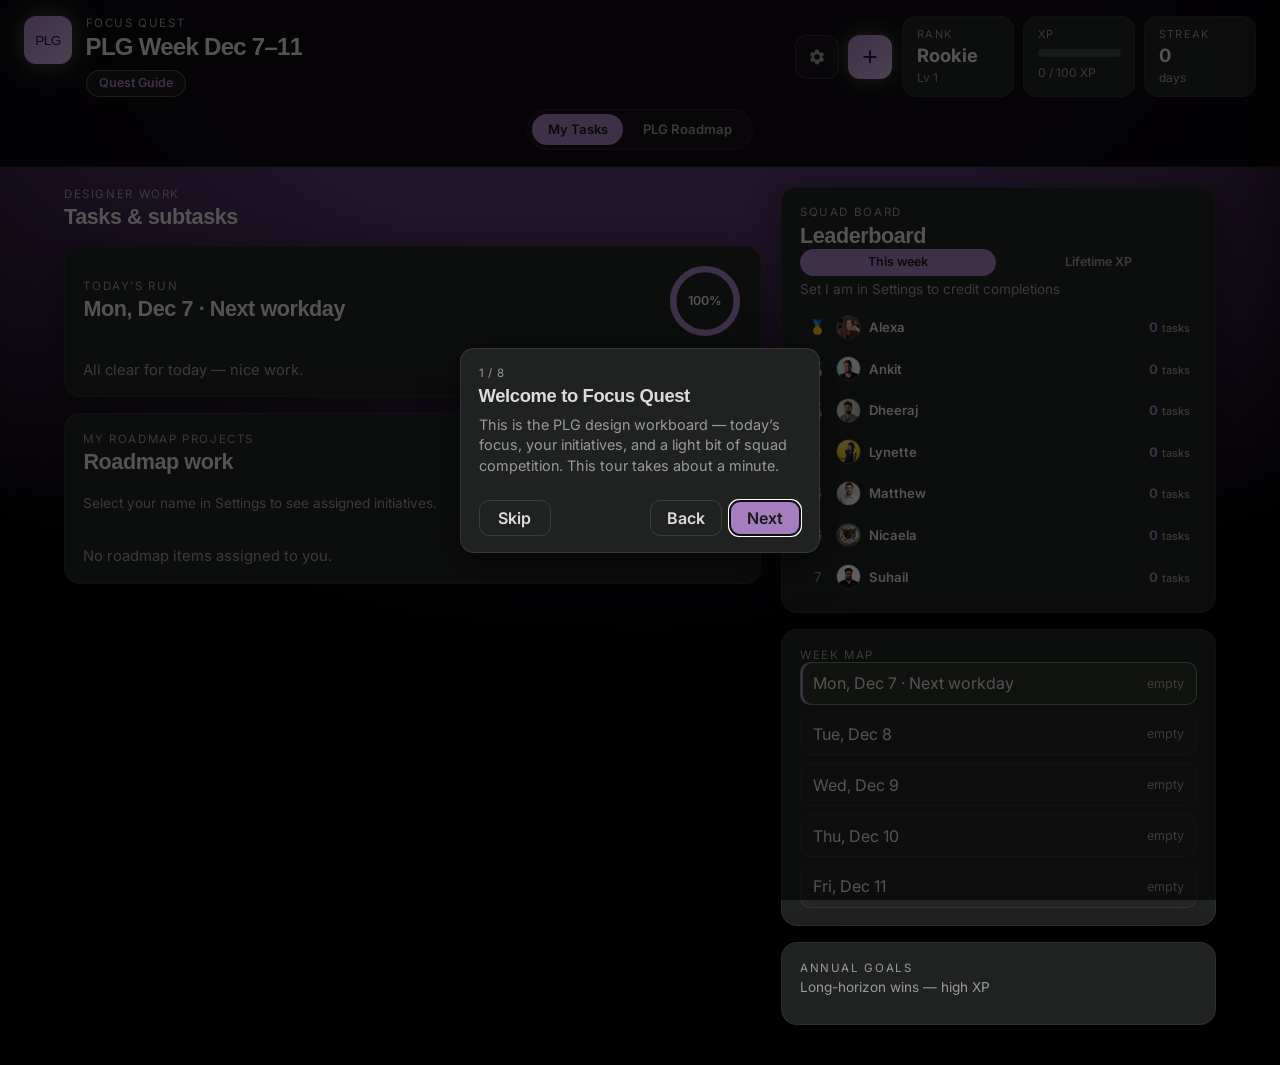
==== index.html @ a4a2c6dc "Give Figma and prototype URLs somewhere to be clicked The URL sat in a type=url input, so it read as" ====
<!DOCTYPE html>
<html lang="en">
<head>
  <meta charset="UTF-8" />
  <meta name="viewport" content="width=device-width, initial-scale=1.0" />
  <meta name="theme-color" content="#000000" />
  <title>PLG Focus Quest · Team Hub</title>
  <link rel="preconnect" href="https://fonts.googleapis.com" />
  <link rel="preconnect" href="https://fonts.gstatic.com" crossorigin />
  <link href="https://fonts.googleapis.com/css2?family=Inter:wght@400;500;600;700&display=swap" rel="stylesheet" />
  <link rel="stylesheet" href="styles.css?v=20260916b" />
  <script src="https://accounts.google.com/gsi/client" async defer></script>
</head>
<body>
  <div class="stars" aria-hidden="true"></div>
  <div id="confetti-root" aria-hidden="true"></div>

  <header class="hud">
    <div class="hud__brand">
      <span class="hud__logo">PLG</span>
      <div>
        <p class="hud__eyebrow">Focus Quest</p>
        <h1 id="week-title">Week loading…</h1>
        <button type="button" id="btn-quest-guide" class="btn-quest-guide">Quest Guide</button>
      </div>
    </div>
    <nav class="hud__nav" id="hud-nav" aria-label="Main">
      <button type="button" class="nav-tab is-active" data-view="tasks">My Tasks</button>
      <button type="button" class="nav-tab" data-view="roadmap"><span class="nav-tab__full">PLG </span>Roadmap</button>
    </nav>
    <div class="hud__end">
    <div class="hud__actions">
      <button type="button" id="btn-settings" class="btn-settings" title="Settings" aria-label="Settings">
        <svg viewBox="0 0 24 24" width="18" height="18" aria-hidden="true">
          <path fill="currentColor" d="M19.14 12.94c.04-.31.06-.63.06-.94s-.02-.63-.06-.94l2.03-1.58a.5.5 0 0 0 .12-.64l-1.92-3.32a.5.5 0 0 0-.6-.22l-2.39.96a7.15 7.15 0 0 0-1.63-.94l-.36-2.54a.5.5 0 0 0-.5-.42h-3.84a.5.5 0 0 0-.5.42l-.36 2.54c-.59.24-1.13.56-1.63.94l-2.39-.96a.5.5 0 0 0-.6.22L2.71 8.84a.5.5 0 0 0 .12.64L4.86 11.06c-.04.31-.06.63-.06.94s.02.63.06.94L2.83 14.52a.5.5 0 0 0-.12.64l1.92 3.32c.13.23.4.32.64.22l2.39-.96c.5.38 1.04.7 1.63.94l.36 2.54c.05.24.26.42.5.42h3.84c.24 0 .45-.18.5-.42l.36-2.54c.59-.24 1.13-.56 1.63-.94l2.39.96c.24.1.51 0 .64-.22l1.92-3.32a.5.5 0 0 0-.12-.64l-2.03-1.58ZM12 15.6A3.6 3.6 0 1 1 12 8.4a3.6 3.6 0 0 1 0 7.2Z"/>
        </svg>
      </button>
      <button type="button" id="btn-add-top" class="btn-add-top" title="Add quest" aria-label="Add quest">+</button>
    </div>
    <div class="hud__stats" id="hud-stats">
      <div class="stat stat--level">
        <span class="stat__label">Rank</span>
        <strong id="level-label">Rookie</strong>
        <span class="stat__sub" id="level-num">Lv 1</span>
      </div>
      <div class="stat stat--xp">
        <span class="stat__label">XP</span>
        <div class="xp-bar"><div id="xp-fill" class="xp-bar__fill"></div></div>
        <span class="stat__sub" id="xp-text">0 / 100</span>
      </div>
      <div class="stat stat--streak">
        <span class="stat__label">Streak</span>
        <strong id="streak-count">0</strong>
        <span class="stat__sub">days</span>
      </div>
    </div>
    </div>
  </header>

  <main id="view-tasks" class="layout view view--active">
    <div class="layout__main">
      <div class="work-toolbar">
        <div>
          <p class="panel__eyebrow">Designer work</p>
          <h2 class="work-toolbar__title">Tasks &amp; subtasks</h2>
        </div>
      </div>

      <section class="panel panel--today" id="panel-today">
      <div class="panel__head" id="tour-today-head">
        <div>
          <p class="panel__eyebrow">Today's run</p>
          <h2 id="today-label">Today</h2>
        </div>
        <div class="ring" id="today-ring" role="img" aria-label="Today's progress">
          <svg viewBox="0 0 36 36">
            <path class="ring__track" d="M18 2.0845 a 15.9155 15.9155 0 0 1 0 31.831 a 15.9155 15.9155 0 0 1 0 -31.831" />
            <path id="ring-progress" class="ring__progress" stroke-dasharray="0, 100" d="M18 2.0845 a 15.9155 15.9155 0 0 1 0 31.831 a 15.9155 15.9155 0 0 1 0 -31.831" />
          </svg>
          <span id="ring-pct" class="ring__label">0%</span>
        </div>
      </div>
      <ul id="today-tasks" class="task-list"></ul>
      <p id="today-empty" class="empty hidden">All clear for today — nice work.</p>
      <button type="button" id="btn-show-more-today" class="btn-show-more hidden">Show 5 more</button>
    </section>

      <section class="panel panel--projects" id="panel-projects">
      <div class="panel__head panel__head--stack" id="tour-projects-head">
        <div>
          <p class="panel__eyebrow">My roadmap projects</p>
          <h2 id="projects-heading">Roadmap work</h2>
        </div>
        <p id="projects-meta" class="panel__hint">Select your name in Settings to see assigned initiatives.</p>
      </div>
      <div id="my-projects" class="project-list"></div>
      <p id="projects-empty" class="empty hidden">No roadmap items assigned to you.</p>
    </section>
    </div>

    <aside class="sidebar">
      <section class="panel panel--leaderboard" id="panel-leaderboard">
        <div id="tour-board-head">
        <p class="panel__eyebrow">Squad board</p>
        <h2 class="leaderboard__heading">Leaderboard</h2>
        <div class="leaderboard-tabs" role="tablist" aria-label="Leaderboard metric">
          <button type="button" class="leaderboard-tabs__btn is-active" data-board="week" role="tab" aria-selected="true">This week</button>
          <button type="button" class="leaderboard-tabs__btn" data-board="xp" role="tab" aria-selected="false">Lifetime XP</button>
        </div>
        <p id="leaderboard-hint" class="panel__hint">Task count resets Monday. XP is forever.</p>
        </div>
        <ol id="leaderboard-list" class="leaderboard"></ol>
      </section>

      <section class="panel panel--week">
        <p class="panel__eyebrow">Week map</p>
        <div id="week-nav" class="week-nav"></div>
      </section>

      <section class="panel panel--goals">
        <p class="panel__eyebrow">Annual goals</p>
        <p class="panel__hint">Long-horizon wins — high XP</p>
        <ul id="outcome-tasks" class="task-list task-list--compact"></ul>
      </section>

    </aside>
  </main>

  <main id="view-settings" class="settings-view view" hidden>
    <header class="settings-header">
      <div>
        <p class="panel__eyebrow">Utilities</p>
        <h2>Settings</h2>
        <p class="settings-header__meta">Identity, sheet sync, data gaps, and local save tools.</p>
      </div>
    </header>

    <section class="panel settings-panel" id="settings-identity">
      <p class="panel__eyebrow">You</p>
      <h3>Identity</h3>
      <label class="profile-field" id="tour-identity">
        <span>I am</span>
        <select id="designer-profile">
          <option value="">Select designer…</option>
        </select>
      </label>
      <p class="panel__hint">Loads your initiatives and credits completions to you on the leaderboard.</p>
    </section>

    <section class="panel settings-panel" id="settings-gaps">
      <div class="health-radar__head">
        <div>
          <p class="panel__eyebrow">Source of truth</p>
          <h3 id="health-title">Data gaps</h3>
        </div>
        <div class="health-radar__filters" role="tablist" aria-label="Data gap scope">
          <button type="button" class="health-radar__filter is-active" data-health-scope="you">You</button>
          <button type="button" class="health-radar__filter" data-health-scope="squad">Squad</button>
        </div>
      </div>
      <p class="panel__hint" id="health-meta">Missing PRD, Figma, or estimate on the roadmap sheet. Figma is expected once work is in progress.</p>
      <div id="health-list" class="health-radar__list"></div>
    </section>

    <section class="panel settings-panel" id="settings-sheet">
      <p class="panel__eyebrow">Sheet write-back</p>
      <h3>Apps Script</h3>
      <div id="sheet-script-alert" class="script-alert" hidden>
        <strong>Sheet script issue</strong>
        <p id="sheet-script-alert-body">The live script cannot read PRD or Figma URLs.</p>
      </div>
      <label class="profile-field profile-field--optional">
        <span>Web app URL</span>
        <input id="apps-script-url" type="url" placeholder="https://script.google.com/macros/s/…/exec" autocomplete="off" spellcheck="false" />
      </label>
      <p id="google-sync-status" class="panel__hint panel__hint--sync"></p>
      <div class="settings-panel__actions">
        <button type="button" id="btn-copy-sheet-script" class="btn btn--ghost" aria-live="polite">Copy sheet script</button>
        <button type="button" id="btn-google-connect" class="btn btn--ghost">Save script URL</button>
        <button type="button" id="btn-check-script" class="btn btn--ghost">Check script</button>
      </div>
      <p class="panel__hint">Paste <code>DesignUpdate.gs</code> in the Google Sheet under Extensions → Apps Script, then deploy a new version. Quest checkboxes write to the Progress workbook <strong>Tasks</strong> tab when I am is set.</p>
    </section>

    <section class="panel settings-panel" id="settings-ai">
      <p class="panel__eyebrow">Optional</p>
      <h3>Generate subtasks</h3>
      <label class="profile-field profile-field--optional">
        <span>OpenAI key</span>
        <input id="openai-key" type="password" placeholder="sk-…" autocomplete="off" />
      </label>
    </section>

    <section class="panel settings-panel" id="settings-data">
      <p class="panel__eyebrow">This browser</p>
      <h3>Local save</h3>
      <div class="settings-panel__actions">
        <button type="button" id="btn-add" class="btn btn--ghost">+ Add quest</button>
        <button type="button" id="btn-export" class="btn btn--ghost">Export save</button>
        <button type="button" id="btn-reset" class="btn btn--danger">Reset week</button>
      </div>
    </section>
  </main>

  <main id="view-roadmap" class="roadmap-view view" hidden>
    <header class="roadmap-header" id="tour-roadmap">
      <div>
        <p class="panel__eyebrow">PLG Roadmap 2026</p>
        <h2>Roadmap initiatives</h2>
        <p id="roadmap-count" class="roadmap-header__count"></p>
      </div>
      <div class="roadmap-header__aside">
        <a id="roadmap-source-link" class="roadmap-source-link hidden" href="#" target="_blank" rel="noopener noreferrer">Open source sheet ↗</a>
        <p id="roadmap-subtitle" class="roadmap-header__meta"></p>
      </div>
    </header>
    <div id="tour-roadmap-board" class="roadmap-board">
      <div id="roadmap-filters" class="roadmap-filters" role="group" aria-label="Filter roadmap initiatives"></div>
      <div id="roadmap-grid" class="roadmap-grid"></div>
    </div>
  </main>

  <div id="roadmap-scrim" class="roadmap-scrim hidden" aria-hidden="true"></div>
  <aside id="roadmap-panel" class="roadmap-panel" aria-hidden="true" aria-labelledby="roadmap-panel-title">
    <header class="roadmap-panel__head">
      <button type="button" id="roadmap-panel-close" class="icon-btn roadmap-panel__close" aria-label="Close details">×</button>
      <div class="roadmap-panel__title-wrap">
          <div class="roadmap-panel__title-row">
          <h3 id="roadmap-panel-title"></h3>
          <div class="roadmap-panel__estimate">
            <span id="roadmap-estimate-value" class="roadmap-panel__estimate-value hidden"></span>
            <button type="button" id="roadmap-estimate-btn" class="btn btn--ghost roadmap-panel__estimate-btn">Estimate</button>
          </div>
        </div>
      </div>
    </header>
    <div id="roadmap-panel-body" class="roadmap-panel__body"></div>
  </aside>

  <div id="toast" class="toast hidden" role="status"></div>

  <dialog id="task-dialog" class="dialog">
    <form method="dialog" id="task-form">
      <h3 id="task-dialog-title">New quest</h3>
      <input type="hidden" name="id" id="task-id" value="" />
      <label>Title<input name="title" required maxlength="120" /></label>
      <label>Note<textarea name="note" rows="2"></textarea></label>
      <div class="date-field">
        <span class="date-field__label">Due Date</span>
        <div id="task-due-picker"></div>
      </div>
      <label>Type
        <select name="type">
          <option value="daily">Daily Quest</option>
          <option value="annual">Annual Goal</option>
          <option value="other">Other</option>
        </select>
      </label>
      <menu class="dialog__menu">
        <button type="button" class="btn btn--danger hidden" id="task-delete">Remove</button>
        <span class="dialog__menu-spacer"></span>
        <button type="button" class="btn btn--ghost" id="task-cancel">Cancel</button>
        <button type="submit" class="btn btn--primary" id="task-save">Add</button>
      </menu>
    </form>
  </dialog>

  <dialog id="subtask-dialog" class="dialog">
    <form method="dialog" id="subtask-form">
      <h3 id="subtask-dialog-title">Add subtask</h3>
      <input type="hidden" name="roadmapId" id="subtask-roadmap-id" value="" />
      <p id="subtask-project-name" class="dialog__context"></p>
      <label>Title<input name="title" required maxlength="120" /></label>
      <label>Note<textarea name="note" rows="2"></textarea></label>
      <label>Schedule for<input name="due" type="date" required /></label>
      <menu class="dialog__menu">
        <span class="dialog__menu-spacer"></span>
        <button type="button" class="btn btn--ghost" id="subtask-cancel">Cancel</button>
        <button type="submit" class="btn btn--primary" id="subtask-save">Add subtask</button>
      </menu>
    </form>
  </dialog>

  <dialog id="estimator-dialog" class="dialog dialog--estimator">
    <header class="estimator-dialog__head">
      <div>
        <p class="panel__eyebrow">Design Ops · Quarterly Planning</p>
        <h3 id="estimator-project-name">Project</h3>
      </div>
      <button type="button" id="estimator-close" class="icon-btn" aria-label="Close estimator">×</button>
    </header>
    <div id="estimator-root" class="estimator-root"></div>
  </dialog>

  <script src="app.js?v=20260916b" type="module"></script>
</body>
</html>
---- styles.css ----
:root {
  --bg: #000000;
  --bg-panel: #202121;
  --bg-panel-hover: #2a2b2a;
  --ink: #dcdcda;
  --muted: #999b97;
  --accent: #a47ebf;
  --accent-dim: #422953;
  --warn: #ffb347;
  --danger: #ff6b8a;
  --boss: #c6aed7;
  --ring-track: #404241;
  --shadow: 0 12px 40px rgba(0, 0, 0, 0.45);
  --radius: 14px;
  --designer-photo: 1.92rem;
  --designer-photo-hero: 2.1rem;
  --designer-chip-inset: 0.32rem;
  --font-display: "Sharp Sans No1", "Sharp Sans No.1", sans-serif;
  --font-body: "Vanilla Sans", Inter, system-ui, sans-serif;
}

*,
*::before,
*::after {
  box-sizing: border-box;
}

html,
body {
  margin: 0;
  min-height: 100%;
  color: var(--ink);
  background: var(--bg);
  font-family: var(--font-body);
}

body {
  position: relative;
  overflow-x: hidden;
  background:
    linear-gradient(180deg, transparent 48%, rgb(0 0 0 / 0.55) 76%, var(--bg) 100%),
    radial-gradient(ellipse 120% 86% at 50% 0%, #54356a 0%, #54356a 28%, rgb(84 53 106 / 0.55) 50%, transparent 72%),
    var(--bg);
}

.stars {
  display: none;
}

.hud {
  position: sticky;
  top: 0;
  z-index: 10;
  display: grid;
  grid-template-columns: minmax(0, 1fr) auto;
  grid-template-areas:
    "brand end"
    "nav nav";
  align-items: center;
  column-gap: 1rem;
  row-gap: 0.75rem;
  min-height: 5.5rem;
  padding: 1rem 1.5rem;
  border-bottom: 1px solid rgba(255, 255, 255, 0.06);
  backdrop-filter: blur(12px);
  background: rgba(0, 0, 0, 0.85);
}

.hud__brand {
  display: flex;
  grid-area: brand;
  gap: 0.85rem;
  align-items: flex-start;
  min-width: 0;
}

.hud__brand > div {
  min-width: 0;
}

.hud__eyebrow {
  min-width: 0;
}

.hud__logo {
  display: grid;
  place-items: center;
  width: 3rem;
  height: 3rem;
  border-radius: 12px;
  background: linear-gradient(135deg, var(--accent), #c6aed7);
  color: #19191a;
  font-family: var(--font-display);
  font-size: 0.85rem;
  letter-spacing: -0.04em;
  box-shadow: 0 0 24px rgba(198, 232, 161, 0.35);
}

.hud__eyebrow,
.panel__eyebrow {
  margin: 0;
  font-size: 0.72rem;
  letter-spacing: 0.14em;
  text-transform: uppercase;
  color: var(--muted);
}

h1 {
  margin: 0.15rem 0 0;
  font-family: var(--font-display);
  font-size: clamp(1.1rem, 2vw, 1.5rem);
  letter-spacing: -0.03em;
  overflow: hidden;
  text-overflow: ellipsis;
  white-space: nowrap;
}

.hud__stats {
  display: flex;
  flex-wrap: wrap;
  gap: 0.55rem;
}

.hud__actions {
  display: flex;
  align-items: center;
  flex-shrink: 0;
  gap: 0.55rem;
}

.hud__end {
  display: flex;
  grid-area: end;
  align-items: center;
  justify-content: flex-end;
  flex-wrap: wrap;
  gap: 0.65rem;
  min-width: 0;
}

.btn-quest-guide {
  display: inline-flex;
  margin-top: 0.55rem;
  border: 1px solid rgba(198, 232, 161, 0.28);
  background: rgba(198, 232, 161, 0.08);
  color: var(--accent);
  font: 600 0.78rem/1 var(--font-body);
  padding: 0.4rem 0.75rem;
  border-radius: 999px;
  cursor: pointer;
  white-space: nowrap;
}

.btn-quest-guide:hover {
  background: rgba(198, 232, 161, 0.16);
}

.btn-settings {
  display: grid;
  place-items: center;
  width: 2.75rem;
  height: 2.75rem;
  padding: 0;
  border: 1px solid rgba(255, 255, 255, 0.1);
  border-radius: 12px;
  background: rgba(255, 255, 255, 0.04);
  color: var(--muted);
  cursor: pointer;
}

.btn-settings:hover,
.btn-settings.is-active {
  color: var(--ink);
  border-color: rgba(198, 232, 161, 0.35);
  background: rgba(198, 232, 161, 0.1);
}

.btn-add-top {
  display: grid;
  place-items: center;
  width: 2.75rem;
  height: 2.75rem;
  padding: 0;
  border: none;
  border-radius: 12px;
  background: linear-gradient(135deg, var(--accent), #c6aed7);
  color: #19191a;
  font-family: var(--font-display);
  font-size: 1.65rem;
  line-height: 1;
  cursor: pointer;
  box-shadow: 0 0 20px rgba(198, 232, 161, 0.35);
  transition: transform 0.15s ease, box-shadow 0.15s ease;
}

.btn-add-top:hover {
  transform: scale(1.06);
  box-shadow: 0 0 28px rgba(198, 232, 161, 0.5);
}

.btn-add-top:active {
  transform: scale(0.98);
}

.stat {
  min-width: 7rem;
  padding: 0.65rem 0.85rem;
  border-radius: var(--radius);
  background: var(--bg-panel);
  border: 1px solid rgba(255, 255, 255, 0.06);
}

.stat__label {
  display: block;
  font-size: 0.68rem;
  text-transform: uppercase;
  letter-spacing: 0.12em;
  color: var(--muted);
}

.stat strong {
  display: block;
  margin-top: 0.15rem;
  font-size: 1.15rem;
}

.stat__sub {
  font-size: 0.75rem;
  color: var(--muted);
}

.xp-bar {
  height: 8px;
  margin: 0.45rem 0 0.25rem;
  border-radius: 999px;
  background: var(--ring-track);
  overflow: hidden;
}

.xp-bar__fill {
  height: 100%;
  width: 0%;
  border-radius: inherit;
  background: linear-gradient(90deg, var(--accent-dim), var(--accent));
  transition: width 0.45s cubic-bezier(0.34, 1.56, 0.64, 1);
}

.layout {
  display: grid;
  grid-template-columns: minmax(0, 1.6fr) minmax(260px, 1fr);
  gap: 1.25rem;
  max-width: 1200px;
  margin: 0 auto;
  padding: 1.25rem 1.5rem 2.5rem;
}

.layout__main {
  min-width: 0;
  display: flex;
  flex-direction: column;
  gap: 1rem;
}

.layout__main .panel + .panel,
.layout__main .panel--projects {
  margin-top: 0;
}

.work-toolbar {
  display: flex;
  flex-wrap: wrap;
  align-items: flex-end;
  justify-content: space-between;
  gap: 0.85rem;
}

.work-toolbar__title {
  margin: 0.2rem 0 0;
  font-family: var(--font-display);
  font-size: 1.35rem;
  letter-spacing: -0.02em;
}

.work-toggle {
  display: flex;
  gap: 0.35rem;
  padding: 0.25rem;
  border-radius: 999px;
  background: rgba(255, 255, 255, 0.04);
  border: 1px solid rgba(255, 255, 255, 0.06);
}

.work-toggle__btn {
  border: 0;
  background: transparent;
  color: var(--muted);
  font: 600 0.82rem/1 var(--font-body);
  padding: 0.55rem 0.95rem;
  border-radius: 999px;
  cursor: pointer;
}

.work-toggle__btn:hover {
  color: var(--ink);
}

.work-toggle__btn.is-active {
  color: #19191a;
  background: var(--accent);
}

.days-board {
  display: flex;
  flex-direction: column;
  gap: 0.85rem;
}

.day-col {
  border: 1px solid rgba(255, 255, 255, 0.07);
  border-radius: var(--radius);
  background: rgba(255, 255, 255, 0.02);
  overflow: hidden;
  scroll-margin-top: 1rem;
}

.day-col.is-today {
  border-color: rgba(198, 232, 161, 0.45);
  background: rgba(198, 232, 161, 0.06);
  box-shadow: 0 0 0 1px rgba(198, 232, 161, 0.12);
}

.day-col.is-selected:not(.is-today) {
  border-color: rgba(198, 174, 215, 0.28);
}

.day-col__head {
  display: flex;
  width: 100%;
  align-items: center;
  justify-content: space-between;
  gap: 0.75rem;
  padding: 0.85rem 1rem;
  border: 0;
  border-bottom: 1px solid rgba(255, 255, 255, 0.05);
  background: transparent;
  color: inherit;
  text-align: left;
  cursor: pointer;
}

.day-col__head:hover {
  background: rgba(255, 255, 255, 0.03);
}

.day-col__label {
  margin: 0;
  font-weight: 600;
}

.day-col__meta {
  margin: 0.2rem 0 0;
  font-size: 0.78rem;
  color: var(--muted);
}

.day-col__count {
  font: 600 0.82rem/1 var(--font-body);
  color: var(--accent);
}

.day-col .task-list {
  padding: 0.75rem;
}

.day-col__empty {
  margin: 0;
  padding: 0.85rem 1rem 1rem;
}

.day-queue {
  list-style: none;
  margin: 0.35rem 0 0;
  padding: 0.55rem 0.65rem;
  font-size: 0.8rem;
  line-height: 1.4;
  color: var(--muted);
  border: 1px dashed rgba(255, 255, 255, 0.12);
  border-radius: 8px;
}

.btn-show-more {
  display: block;
  width: 100%;
  margin: 0.75rem 0 0;
  padding: 0.7rem 1rem;
  border: 1px solid rgba(255, 255, 255, 0.12);
  border-radius: 10px;
  background: transparent;
  color: var(--ink);
  font: inherit;
  font-size: 0.9rem;
  font-weight: 600;
  cursor: pointer;
}

.btn-show-more:hover {
  background: var(--bg-panel-hover);
  border-color: rgba(164, 126, 191, 0.45);
  color: #fff;
}

.project-card__actions--always {
  margin: 0;
  padding: 0 1rem 0.35rem;
}

.project-card__subtasks {
  padding: 0 0.35rem 0.35rem;
}

.panel {
  padding: 1.1rem 1.15rem;
  border-radius: calc(var(--radius) + 2px);
  background: var(--bg-panel);
  border: 1px solid rgba(255, 255, 255, 0.06);
  box-shadow: var(--shadow);
}

.panel + .panel {
  margin-top: 1rem;
}

.panel__head {
  display: flex;
  justify-content: space-between;
  align-items: center;
  gap: 1rem;
  margin-bottom: 1rem;
}

.panel h2 {
  margin: 0.2rem 0 0;
  font-family: var(--font-display);
  font-size: 1.35rem;
  letter-spacing: -0.02em;
}

.panel__hint {
  margin: 0.25rem 0 0.75rem;
  font-size: 0.85rem;
  color: var(--muted);
}

.ring {
  position: relative;
  width: 4.5rem;
  height: 4.5rem;
}

.ring svg {
  width: 100%;
  height: 100%;
  transform: rotate(-90deg);
}

.ring__track,
.ring__progress {
  fill: none;
  stroke-width: 3.2;
}

.ring__track {
  stroke: var(--ring-track);
}

.ring__progress {
  stroke: var(--accent);
  stroke-linecap: round;
  transition: stroke-dasharray 0.5s ease;
}

.ring__label {
  position: absolute;
  inset: 0;
  display: grid;
  place-items: center;
  font-size: 0.78rem;
  font-weight: 600;
}

.task-list {
  list-style: none;
  margin: 0;
  padding: 0;
  display: flex;
  flex-direction: column;
  gap: 0.65rem;
}

.task {
  display: grid;
  grid-template-columns: auto 1fr auto auto;
  gap: 0.75rem;
  align-items: start;
  padding: 0.85rem 0.9rem;
  border-radius: var(--radius);
  background: rgba(255, 255, 255, 0.03);
  border: 1px solid rgba(255, 255, 255, 0.05);
  transition: transform 0.2s ease, background 0.2s ease, border-color 0.2s ease;
}

.task:hover {
  background: var(--bg-panel-hover);
}

.task--done {
  opacity: 0.55;
}

.task--done .task__title {
  text-decoration: line-through;
}

.task--rolled {
  border-color: rgba(255, 179, 71, 0.35);
}

.task--boss,
.task--annual {
  border-color: rgba(164, 126, 191, 0.35);
}

.task--roadmap,
.task--feature {
  border-color: rgba(198, 174, 215, 0.28);
}

.task--other {
  border-color: rgba(255, 255, 255, 0.12);
}

.task--pop {
  animation: pop 0.45s ease;
}

@keyframes pop {
  0% { transform: scale(1); }
  40% { transform: scale(1.02); }
  100% { transform: scale(1); }
}

.task__check {
  width: 1.35rem;
  height: 1.35rem;
  margin-top: 0.1rem;
  accent-color: var(--accent);
  cursor: pointer;
}

.task__title {
  margin: 0;
  font-weight: 600;
  line-height: 1.35;
}

.task__note {
  margin: 0.25rem 0 0;
  font-size: 0.82rem;
  color: var(--muted);
  line-height: 1.4;
}

.task__meta {
  display: flex;
  flex-direction: column;
  align-items: flex-end;
  gap: 0.35rem;
}

.task__actions {
  display: flex;
  flex-direction: column;
  gap: 0.35rem;
}

.icon-btn {
  display: grid;
  place-items: center;
  width: 1.85rem;
  height: 1.85rem;
  padding: 0;
  border: 1px solid rgba(255, 255, 255, 0.1);
  border-radius: 8px;
  background: rgba(255, 255, 255, 0.04);
  color: var(--muted);
  font: inherit;
  font-size: 0.85rem;
  line-height: 1;
  cursor: pointer;
}

.icon-btn:hover {
  color: var(--ink);
  border-color: rgba(255, 255, 255, 0.2);
  background: rgba(255, 255, 255, 0.08);
}

.icon-btn--danger:hover {
  color: var(--danger);
  border-color: rgba(255, 107, 138, 0.4);
  background: rgba(255, 107, 138, 0.1);
}

.badge {
  padding: 0.15rem 0.45rem;
  border-radius: 999px;
  font-size: 0.68rem;
  font-weight: 600;
  letter-spacing: 0.04em;
  text-transform: uppercase;
  white-space: nowrap;
}

.badge--xp {
  background: rgba(198, 232, 161, 0.15);
  color: var(--accent);
}

.badge--roll {
  background: rgba(255, 179, 71, 0.15);
  color: var(--warn);
}

.badge--boss,
.badge--annual {
  background: rgba(164, 126, 191, 0.15);
  color: var(--boss);
}

.badge--roadmap,
.badge--feature {
  background: rgba(198, 174, 215, 0.12);
  color: #9ee7ff;
}

.badge--daily {
  background: rgba(198, 232, 161, 0.12);
  color: var(--accent);
}

.badge--other {
  background: rgba(255, 255, 255, 0.08);
  color: var(--muted);
}

.badge--milestone {
  background: rgba(198, 174, 215, 0.12);
  color: #9ee7ff;
}

.task__project {
  margin: 0.2rem 0 0;
  font-size: 0.75rem;
  color: rgba(158, 231, 255, 0.85);
}

.panel__head--stack {
  flex-direction: column;
  align-items: flex-start;
}

.panel--projects {
  margin-top: 1rem;
}

.project-list {
  display: flex;
  flex-direction: column;
  gap: 0.85rem;
}

.project-card {
  border: 1px solid rgba(255, 255, 255, 0.07);
  border-radius: var(--radius);
  background: rgba(255, 255, 255, 0.02);
  overflow: hidden;
}

.project-card--expanded {
  border-color: rgba(198, 232, 161, 0.25);
}

.project-card__toggle {
  display: flex;
  width: 100%;
  align-items: center;
  justify-content: space-between;
  gap: 0.75rem;
  padding: 0.9rem 1rem;
  border: 0;
  background: transparent;
  color: inherit;
  text-align: left;
  cursor: pointer;
}

.project-card__toggle:hover {
  background: rgba(255, 255, 255, 0.03);
}

.project-card__summary {
  min-width: 0;
  flex: 1;
}

.project-card__chevron {
  flex-shrink: 0;
  color: var(--muted);
  font-size: 0.9rem;
}

.project-card__body {
  padding: 0 1rem 1rem;
  border-top: 1px solid rgba(255, 255, 255, 0.05);
}

.project-card__head {
  display: flex;
  flex-wrap: wrap;
  justify-content: space-between;
  gap: 0.75rem;
  align-items: flex-start;
  padding: 0.9rem 1rem;
  border-bottom: 1px solid rgba(255, 255, 255, 0.05);
}

.project-card__state {
  margin: 0;
  display: flex;
  flex-wrap: wrap;
  align-items: center;
  gap: 0.4rem;
  font-size: 0.72rem;
  color: var(--muted);
  text-transform: uppercase;
  letter-spacing: 0.04em;
}

.project-card__title {
  margin: 0.2rem 0 0;
  font-size: 0.95rem;
  line-height: 1.35;
}

.project-card__meta {
  margin: 0.35rem 0 0;
  font-size: 0.78rem;
  color: var(--muted);
}

.project-card__actions {
  display: flex;
  flex-wrap: wrap;
  gap: 0.45rem;
  margin: 0.85rem 0 0.65rem;
}

.project-card__actions--inline {
  flex-wrap: nowrap;
  align-items: center;
}

.project-card__actions--inline .btn {
  flex: 1 1 0;
  white-space: nowrap;
}

.project-card__empty {
  padding: 0.75rem 1rem;
  color: var(--muted);
  font-size: 0.82rem;
  list-style: none;
}

.task-list--nested {
  padding: 0.65rem 0.65rem 0.85rem;
}

.profile-field {
  display: flex;
  flex-direction: column;
  gap: 0.35rem;
  margin-bottom: 0.65rem;
  font-size: 0.78rem;
  color: var(--muted);
}

.profile-field select,
.profile-field input {
  width: 100%;
  padding: 0.5rem 0.6rem;
  border-radius: 8px;
  border: 1px solid rgba(255, 255, 255, 0.1);
  background: rgba(255, 255, 255, 0.04);
  color: var(--ink);
  font: inherit;
}

.profile-field--optional input {
  font-size: 0.75rem;
}

.btn--sm {
  padding: 0.4rem 0.65rem;
  font-size: 0.76rem;
}

.dialog__context {
  margin: 0 0 0.75rem;
  font-size: 0.85rem;
  color: var(--muted);
}

.week-nav {
  display: grid;
  gap: 0.5rem;
}

.week-btn {
  display: flex;
  justify-content: space-between;
  align-items: center;
  width: 100%;
  padding: 0.65rem 0.75rem;
  border: 1px solid rgba(255, 255, 255, 0.06);
  border-radius: 10px;
  background: rgba(255, 255, 255, 0.02);
  color: var(--ink);
  font: inherit;
  cursor: pointer;
  text-align: left;
}

.week-btn:hover,
.week-btn.is-active {
  border-color: rgba(198, 232, 161, 0.35);
  background: rgba(198, 232, 161, 0.08);
}

.week-btn.is-today {
  border-color: rgba(198, 232, 161, 0.45);
  box-shadow: inset 2px 0 0 var(--accent);
}

.week-btn__count {
  font-size: 0.78rem;
  color: var(--muted);
}

.leaderboard__heading {
  margin: 0.15rem 0 0.65rem;
  font-family: var(--font-display);
  font-size: 1.2rem;
  letter-spacing: -0.02em;
}

.leaderboard-tabs {
  display: flex;
  gap: 0.35rem;
  margin-bottom: 0.35rem;
}

.leaderboard-tabs__btn {
  flex: 1;
  border: 0;
  background: transparent;
  color: var(--muted);
  font: 600 0.78rem/1 var(--font-body);
  padding: 0.45rem 0.5rem;
  border-radius: 999px;
  cursor: pointer;
}

.leaderboard-tabs__btn:hover {
  color: var(--ink);
}

.leaderboard-tabs__btn.is-active {
  color: #19191a;
  background: var(--accent);
}

.leaderboard {
  list-style: none;
  margin: 0;
  padding: 0;
  display: flex;
  flex-direction: column;
  gap: 0.35rem;
}

.leaderboard__empty {
  color: var(--muted);
  font-size: 0.82rem;
  padding: 0.35rem 0;
}

.leaderboard__row {
  display: grid;
  grid-template-columns: 1.4rem 1.6rem minmax(0, 1fr) auto;
  align-items: center;
  gap: 0.45rem;
  padding: 0.35rem 0.4rem;
  border-radius: 10px;
}

.leaderboard__row.is-you {
  background: rgba(198, 232, 161, 0.1);
}

.leaderboard__rank {
  font-size: 0.85rem;
  text-align: center;
  color: var(--muted);
}

.leaderboard__photo,
.leaderboard__avatar {
  width: 1.55rem;
  height: 1.55rem;
  border-radius: 999px;
  flex-shrink: 0;
}

.leaderboard__photo {
  object-fit: cover;
  border: 1px solid rgba(255, 255, 255, 0.12);
  background: rgba(255, 255, 255, 0.04);
}

.leaderboard__avatar {
  display: grid;
  place-items: center;
  font-size: 0.62rem;
  font-weight: 700;
  color: #19191a;
  background: linear-gradient(135deg, var(--accent), #c6aed7);
}

.leaderboard__name {
  min-width: 0;
  font-size: 0.82rem;
  font-weight: 600;
  white-space: nowrap;
  overflow: hidden;
  text-overflow: ellipsis;
}

.leaderboard__score {
  font-size: 0.82rem;
  font-weight: 700;
  white-space: nowrap;
  color: var(--accent);
}

.leaderboard__score small {
  margin-left: 0.25rem;
  font-size: 0.68rem;
  font-weight: 500;
  color: var(--muted);
}

.btn {
  display: inline-flex;
  justify-content: center;
  align-items: center;
  width: 100%;
  margin-top: 0.5rem;
  padding: 0.55rem 0.75rem;
  border-radius: 10px;
  border: 1px solid transparent;
  font: inherit;
  font-weight: 600;
  cursor: pointer;
}

.btn--primary {
  background: var(--accent);
  color: #19191a;
}

.btn--ghost {
  background: transparent;
  border-color: rgba(255, 255, 255, 0.12);
  color: var(--ink);
}

.btn--copied {
  border-color: rgba(198, 232, 161, 0.55);
  color: var(--accent);
}

.btn--danger {
  background: transparent;
  border-color: rgba(255, 107, 138, 0.35);
  color: var(--danger);
}

.empty {
  margin: 0.5rem 0 0;
  color: var(--muted);
  font-size: 0.92rem;
}

.hidden {
  display: none !important;
}

.toast {
  position: fixed;
  left: 50%;
  bottom: 1.5rem;
  transform: translateX(-50%);
  padding: 0.75rem 1.1rem;
  border-radius: 999px;
  background: rgba(32, 33, 33, 0.95);
  border: 1px solid rgba(198, 232, 161, 0.35);
  color: var(--accent);
  font-weight: 600;
  box-shadow: var(--shadow);
  z-index: 20;
  animation: toast-in 0.35s ease;
}

@keyframes toast-in {
  from { opacity: 0; transform: translate(-50%, 12px); }
  to { opacity: 1; transform: translate(-50%, 0); }
}

.dialog {
  border: 1px solid rgba(255, 255, 255, 0.1);
  border-radius: var(--radius);
  padding: 1.25rem;
  background: var(--bg-panel);
  color: var(--ink);
  max-width: 420px;
}

#task-dialog {
  width: 33.333vw;
  max-width: calc(100vw - 2rem);
  min-width: 280px;
}

.dialog::backdrop {
  background: rgba(0, 0, 0, 0.55);
}

.dialog h3 {
  margin: 0 0 1rem;
  font-family: var(--font-display);
}

.dialog label {
  display: block;
  margin-bottom: 0.75rem;
  font-size: 0.85rem;
  color: var(--muted);
}

.dialog input,
.dialog textarea {
  display: block;
  width: 100%;
  margin-top: 0.35rem;
  padding: 0.55rem 0.65rem;
  border-radius: 8px;
  border: 1px solid rgba(255, 255, 255, 0.12);
  background: var(--bg);
  color: var(--ink);
  font: inherit;
}

.dialog menu {
  display: flex;
  justify-content: flex-end;
  gap: 0.5rem;
  margin: 1rem 0 0;
  padding: 0;
}

.dialog__menu {
  align-items: center;
}

.dialog__menu-spacer {
  flex: 1;
}

.dialog select {
  display: block;
  width: 100%;
  margin-top: 0.35rem;
  padding: 0.55rem 0.65rem;
  border-radius: 8px;
  border: 1px solid rgba(255, 255, 255, 0.12);
  background: var(--bg);
  color: var(--ink);
  font: inherit;
}

.date-field {
  display: block;
  margin-bottom: 0.75rem;
}

.date-field__label {
  display: block;
  font-size: 0.85rem;
  color: var(--muted);
}

.date-picker {
  margin-top: 0.35rem;
}

.date-picker__control {
  display: flex;
  gap: 0.45rem;
}

.date-picker__trigger {
  flex: 1;
  text-align: left;
  padding: 0.55rem 0.65rem;
  border-radius: 8px;
  border: 1px solid rgba(255, 255, 255, 0.12);
  background: var(--bg);
  color: var(--ink);
  font: inherit;
  cursor: pointer;
}

.date-picker__trigger:hover,
.date-picker__trigger:focus-visible {
  border-color: rgba(198, 232, 161, 0.45);
  outline: none;
}

.date-picker__icon-btn {
  width: 2.5rem;
  border-radius: 8px;
  border: 1px solid rgba(255, 255, 255, 0.12);
  background: rgba(255, 255, 255, 0.04);
  cursor: pointer;
  font-size: 1rem;
}

.date-picker__popover {
  position: fixed;
  z-index: 1000;
  width: 18rem;
  padding: 0.75rem;
  border-radius: 10px;
  border: 1px solid rgba(255, 255, 255, 0.12);
  background: #121a2e;
  box-shadow: 0 12px 32px rgba(0, 0, 0, 0.35);
}

.date-picker__head {
  display: flex;
  align-items: center;
  justify-content: space-between;
  gap: 0.5rem;
  margin-bottom: 0.65rem;
}

.date-picker__month {
  font-size: 0.9rem;
  font-weight: 600;
}

.date-picker__nav {
  width: 1.85rem;
  height: 1.85rem;
  border: 0;
  border-radius: 999px;
  background: rgba(255, 255, 255, 0.06);
  color: var(--ink);
  cursor: pointer;
  font-size: 1.1rem;
  line-height: 1;
}

.date-picker__nav:hover {
  background: rgba(198, 232, 161, 0.12);
}

.date-picker__grid {
  display: grid;
  grid-template-columns: repeat(7, 1fr);
  gap: 0.2rem;
}

.date-picker__weekday {
  text-align: center;
  font-size: 0.68rem;
  letter-spacing: 0.04em;
  text-transform: uppercase;
  color: var(--muted);
  padding: 0.15rem 0;
}

.date-picker__day {
  aspect-ratio: 1;
  border: 0;
  border-radius: 8px;
  background: transparent;
  color: var(--ink);
  font: inherit;
  font-size: 0.82rem;
  cursor: pointer;
}

.date-picker__day:hover:not(:disabled) {
  background: rgba(198, 232, 161, 0.12);
}

.date-picker__day.is-today {
  box-shadow: inset 0 0 0 1px rgba(198, 174, 215, 0.55);
}

.date-picker__day.is-selected {
  background: rgba(198, 232, 161, 0.22);
  color: #a47ebf;
  font-weight: 600;
}

.date-picker__day--empty {
  visibility: hidden;
  pointer-events: none;
}

.dialog .btn {
  width: auto;
  margin: 0;
}

.dialog .btn.hidden {
  display: none;
}

.confetti {
  position: fixed;
  width: 8px;
  height: 14px;
  top: -20px;
  opacity: 0.9;
  pointer-events: none;
  animation: fall linear forwards;
  z-index: 30;
}

@keyframes fall {
  to {
    transform: translateY(110vh) rotate(720deg);
    opacity: 0;
  }
}

.hud__nav {
  display: flex;
  grid-area: nav;
  justify-self: center;
  width: max-content;
  max-width: 100%;
  gap: 0.35rem;
  padding: 0.25rem;
  border-radius: 999px;
  background: rgba(255, 255, 255, 0.04);
  border: 1px solid rgba(255, 255, 255, 0.06);
}

.nav-tab {
  border: 0;
  background: transparent;
  color: var(--muted);
  font: 600 0.82rem/1 var(--font-body);
  padding: 0.55rem 0.95rem;
  border-radius: 999px;
  cursor: pointer;
  white-space: nowrap;
  transition: color 0.15s ease, background 0.15s ease;
}

.nav-tab:hover {
  color: var(--ink);
}

.nav-tab.is-active {
  color: #19191a;
  background: var(--accent);
}

#view-tasks:not(.view--active) {
  display: none;
}

.settings-view {
  max-width: 800px;
  margin: 0 auto;
  padding: 1.25rem 1.5rem 3rem;
  flex-direction: column;
  gap: 1rem;
}

#view-settings:not(.view--active) {
  display: none;
}

#view-settings.view--active {
  display: flex;
}

.settings-header h2 {
  margin: 0.15rem 0 0;
  font-family: var(--font-display);
  letter-spacing: -0.03em;
}

.settings-header__meta {
  margin: 0.4rem 0 0;
  color: var(--muted);
  font-size: 0.9rem;
}

.settings-panel h3 {
  margin: 0.15rem 0 0.85rem;
  font-family: var(--font-display);
  font-size: 1.15rem;
  letter-spacing: -0.02em;
}

.settings-panel__actions {
  display: flex;
  flex-wrap: wrap;
  gap: 0.5rem;
  margin: 0.35rem 0 0.55rem;
}

.settings-panel__actions .btn {
  width: auto;
}

.roadmap-view {
  max-width: 1200px;
  margin: 0 auto;
  padding: 1.25rem 1.5rem 3rem;
}

.roadmap-header {
  display: flex;
  flex-wrap: wrap;
  justify-content: space-between;
  gap: 1rem;
  align-items: flex-start;
  margin-bottom: 1.25rem;
}

.roadmap-header h2 {
  margin: 0.15rem 0 0;
  font-family: var(--font-display);
  font-size: 1.65rem;
  letter-spacing: -0.03em;
}

.roadmap-header__meta,
.roadmap-header__count {
  margin: 0.35rem 0 0;
  color: var(--muted);
  font-size: 0.9rem;
}

.roadmap-header__aside {
  display: flex;
  flex-direction: column;
  align-items: flex-end;
  gap: 0.25rem;
  text-align: right;
}

.roadmap-source-link {
  display: inline-block;
  color: var(--accent);
  font-size: 0.82rem;
  font-weight: 600;
  text-decoration: none;
}

.roadmap-source-link:hover {
  text-decoration: underline;
}

.script-alert {
  margin: 0 0 0.9rem;
  padding: 0.75rem 0.85rem;
  border-radius: 10px;
  border: 1px solid rgba(232, 168, 120, 0.45);
  background: rgba(232, 168, 120, 0.12);
}

.script-alert strong {
  display: block;
  font-size: 0.82rem;
}

.script-alert p {
  margin: 0.3rem 0 0;
  color: var(--muted);
  font-size: 0.85rem;
  line-height: 1.4;
}

.roadmap-board {
  min-width: 0;
}

.roadmap-filters {
  display: flex;
  flex-wrap: wrap;
  align-items: flex-end;
  gap: 0.75rem;
  margin-bottom: 1.25rem;
}

.roadmap-filter {
  display: flex;
  flex-direction: column;
  gap: 0.35rem;
  min-width: 11rem;
}

.roadmap-filter__label {
  font: 500 0.72rem/1 var(--font-body);
  letter-spacing: 0.04em;
  text-transform: uppercase;
  color: var(--muted);
}

.roadmap-filter__select {
  width: 100%;
  min-width: 11rem;
  height: 2.125rem;
  padding: 0 2rem 0 0.65rem;
  border-radius: 8px;
  border: 1px solid rgba(255, 255, 255, 0.1);
  background: rgba(255, 255, 255, 0.04);
  color: var(--ink);
  font: 500 0.82rem/1.2 var(--font-body);
  cursor: pointer;
  appearance: none;
  background-image:
    linear-gradient(45deg, transparent 50%, rgba(255, 255, 255, 0.55) 50%),
    linear-gradient(135deg, rgba(255, 255, 255, 0.55) 50%, transparent 50%);
  background-position:
    calc(100% - 14px) calc(50% + 2px),
    calc(100% - 9px) calc(50% + 2px);
  background-size: 5px 5px, 5px 5px;
  background-repeat: no-repeat;
}

.roadmap-filter__select:hover,
.roadmap-filter__select:focus-visible {
  border-color: rgba(198, 232, 161, 0.35);
  outline: none;
}

.roadmap-filter--designer {
  min-width: 13rem;
}

.roadmap-filter__picker {
  width: 100%;
  min-width: 13rem;
}

.roadmap-filter__picker .designer-picker__trigger {
  height: 2.125rem;
  min-height: 2.125rem;
  padding: 0 2rem 0 0.65rem;
  border-color: rgba(255, 255, 255, 0.1);
  font: 500 0.82rem/1.2 var(--font-body);
}

.roadmap-filter__picker .designer-picker__photo,
.roadmap-filter__picker .designer-chip__photo,
.roadmap-filter__picker .designer-chip__avatar {
  width: 1.125rem;
  height: 1.125rem;
}

.roadmap-filter__picker .designer-picker__menu {
  min-width: 100%;
}

.roadmap-grid {
  display: grid;
  grid-template-columns: repeat(auto-fill, minmax(280px, 1fr));
  gap: 1rem;
}

.roadmap-empty {
  grid-column: 1 / -1;
  color: var(--muted);
}

.roadmap-card {
  display: flex;
  flex-direction: column;
  gap: 0.75rem;
  width: 100%;
  text-align: left;
  padding: 1rem 1.05rem 0.72rem;
  border: 1px solid rgba(255, 255, 255, 0.07);
  border-radius: var(--radius);
  background: linear-gradient(180deg, rgba(42, 43, 42, 0.95), rgba(32, 33, 33, 0.98));
  color: inherit;
  cursor: pointer;
  transition: transform 0.15s ease, border-color 0.15s ease, box-shadow 0.15s ease;
  box-shadow: var(--shadow);
  overflow: hidden;
}

.roadmap-card:hover {
  transform: translateY(-2px);
  border-color: rgba(198, 232, 161, 0.25);
}

.roadmap-card.is-selected {
  border-color: rgba(198, 232, 161, 0.55);
  box-shadow: 0 0 0 1px rgba(198, 232, 161, 0.25), var(--shadow);
}

.roadmap-card__top {
  display: flex;
  justify-content: space-between;
  gap: 0.75rem;
  align-items: center;
}

.roadmap-card__team {
  display: flex;
  flex-wrap: wrap;
  align-items: center;
  justify-content: flex-end;
  gap: 0.35rem;
  color: var(--muted);
  font-size: 0.72rem;
  text-align: right;
}

.roadmap-card__title {
  margin: 0;
  font-size: 1rem;
  line-height: 1.35;
  letter-spacing: -0.01em;
}

.roadmap-card__desc {
  margin: 0;
  color: var(--muted);
  font-size: 0.86rem;
  line-height: 1.5;
  flex: 1;
}

.roadmap-card__footer {
  margin-top: auto;
  margin-left: -1.05rem;
  margin-bottom: -0.72rem;
  padding-left: var(--designer-chip-inset);
  padding-bottom: var(--designer-chip-inset);
}

.state-pill {
  display: inline-flex;
  align-items: center;
  padding: 0.2rem 0.55rem;
  border-radius: 999px;
  font-size: 0.72rem;
  font-weight: 600;
  letter-spacing: 0.02em;
  text-transform: uppercase;
}

.state-pill--muted {
  color: #b8c0da;
  background: rgba(184, 192, 218, 0.12);
}

.state-pill--warn {
  color: #ffd89a;
  background: rgba(255, 179, 71, 0.14);
}

.state-pill--design {
  color: #e0c4ff;
  background: rgba(164, 126, 191, 0.14);
}

.state-pill--dev {
  color: #9ee7ff;
  background: rgba(198, 174, 215, 0.12);
}

.state-pill--staging {
  color: #b8ffe0;
  background: rgba(198, 232, 161, 0.12);
}

.state-pill--done {
  color: #19191a;
  background: var(--accent);
}

.designer-chip {
  display: inline-flex;
  align-items: center;
  gap: 0.3rem;
  color: var(--ink);
  font-size: 0.82rem;
}

.designer-chip__avatar {
  width: var(--designer-photo);
  height: var(--designer-photo);
  border-radius: 999px;
  display: grid;
  place-items: center;
  font-size: 0.72rem;
  font-weight: 700;
  color: #19191a;
  background: linear-gradient(135deg, var(--accent), #c6aed7);
  flex-shrink: 0;
}

.designer-chip__photo {
  width: var(--designer-photo);
  height: var(--designer-photo);
  border-radius: 999px;
  object-fit: cover;
  flex-shrink: 0;
  border: 1px solid rgba(255, 255, 255, 0.12);
  background: rgba(255, 255, 255, 0.04);
  display: block;
}

.detail-hero__designer .designer-chip__photo,
.detail-hero__designer .designer-chip__avatar {
  width: var(--designer-photo-hero);
  height: var(--designer-photo-hero);
}

.roadmap-scrim {
  display: none;
}

.roadmap-panel {
  position: fixed;
  top: 0;
  right: 0;
  width: 60vw;
  max-width: 100vw;
  height: 100vh;
  z-index: 50;
  background: #10182b;
  border-left: 1px solid rgba(255, 255, 255, 0.08);
  box-shadow: -12px 0 40px rgba(0, 0, 0, 0.35);
  transform: translateX(100%);
  transition: transform 0.22s ease;
  display: flex;
  flex-direction: column;
  pointer-events: auto;
}

.roadmap-panel.is-open {
  transform: translateX(0);
}

.roadmap-panel__head {
  display: flex;
  gap: 0.65rem;
  align-items: center;
  padding: 1.1rem 1.1rem 0.85rem;
  border-bottom: 1px solid rgba(255, 255, 255, 0.06);
}

.roadmap-panel__close {
  flex-shrink: 0;
}

.roadmap-panel__title-wrap {
  flex: 1;
  min-width: 0;
}

.roadmap-panel__title-row {
  display: flex;
  align-items: center;
  justify-content: space-between;
  gap: 0.75rem;
  flex-wrap: nowrap;
  max-width: 100%;
}

.roadmap-panel__title-row h3 {
  margin: 0;
  font-size: 1.05rem;
  line-height: 1.35;
  flex: 1;
  min-width: 0;
}

.roadmap-panel__estimate {
  display: flex;
  align-items: center;
  gap: 0.4rem;
  flex-shrink: 0;
}

.roadmap-panel__estimate-value {
  font-size: 0.75rem;
  font-weight: 650;
  letter-spacing: 0.02em;
  white-space: nowrap;
  color: var(--text);
  background: var(--chip, rgba(15, 23, 42, 0.08));
  border-radius: 999px;
  padding: 0.22rem 0.55rem;
}

.roadmap-panel__estimate-btn {
  width: auto;
  margin-top: 0;
  flex-shrink: 0;
  white-space: nowrap;
}

.estimate-chip {
  flex: 0 0 auto;
  font-size: 0.75rem;
  font-weight: 650;
  letter-spacing: 0.02em;
  white-space: nowrap;
  color: var(--text);
  background: var(--chip, rgba(15, 23, 42, 0.08));
  border-radius: 999px;
  padding: 0.28rem 0.55rem;
}

.project-card__actions--inline .estimate-chip,
.project-card__actions--inline [data-action="estimate"] {
  flex: 0 0 auto;
}

.roadmap-panel__body {
  overflow: auto;
  padding: 1rem 1.1rem 1.5rem;
}

.detail-hero {
  display: flex;
  justify-content: space-between;
  gap: 0.75rem;
  align-items: center;
  margin-bottom: 1rem;
}

.detail-hero__designer {
  display: inline-flex;
  align-items: center;
  gap: 0.45rem;
  color: var(--muted);
  font-size: 0.85rem;
}

.detail-section + .detail-section {
  margin-top: 1.15rem;
  padding-top: 1.15rem;
  border-top: 1px solid rgba(255, 255, 255, 0.06);
}

.detail-section h4 {
  margin: 0 0 0.55rem;
  font-size: 0.72rem;
  letter-spacing: 0.08em;
  text-transform: uppercase;
  color: var(--muted);
}

.detail-section__head {
  display: flex;
  flex-wrap: wrap;
  justify-content: space-between;
  align-items: center;
  gap: 0.65rem;
  margin-bottom: 0.65rem;
}

.detail-section__head h4 {
  margin: 0;
}

.detail-subtask-actions {
  display: flex;
  flex-wrap: nowrap;
  align-items: center;
  gap: 0.45rem;
  flex-shrink: 0;
}

.detail-subtask-actions .btn {
  white-space: nowrap;
  flex: 1 1 0;
}

.detail-section__head--subtasks {
  flex-wrap: nowrap;
  justify-content: space-between;
  gap: 0.75rem;
}

.detail-section__head--subtasks h4 {
  flex-shrink: 0;
}

.detail-field--prd {
  margin-bottom: 0.85rem;
}

.detail-prd-value {
  display: block;
  width: 100%;
  padding: 0.55rem 0.65rem;
  border-radius: 8px;
  border: 1px solid rgba(255, 255, 255, 0.1);
  background: rgba(255, 255, 255, 0.04);
  font-size: 0.85rem;
  line-height: 1.35;
  word-break: break-all;
}

.detail-prd-value--empty {
  color: var(--muted);
}

.detail-prd-value__link {
  color: var(--accent);
  text-decoration: none;
}

.detail-prd-value__link:hover {
  text-decoration: underline;
}

.detail-link-list {
  display: flex;
  flex-wrap: wrap;
  gap: 0.4rem 0.75rem;
  margin: 0 0 0.45rem;
}

.detail-link-list__link {
  color: var(--accent);
  font-size: 0.85rem;
  font-weight: 600;
  text-decoration: none;
  word-break: break-all;
}

.detail-link-list__link:hover {
  text-decoration: underline;
}

.detail-link-list--empty {
  color: var(--muted);
}

.detail-field__input-row {
  display: flex;
  align-items: center;
  gap: 0.4rem;
}

.detail-field__input-row .detail-field__input {
  flex: 1 1 auto;
  min-width: 0;
}

.detail-field__open {
  flex: 0 0 auto;
  padding: 0.45rem 0.6rem;
  border: 1px solid rgba(164, 126, 191, 0.45);
  border-radius: 8px;
  color: var(--accent);
  font-size: 0.8rem;
  font-weight: 600;
  text-decoration: none;
  white-space: nowrap;
}

.detail-field__open:hover {
  background: rgba(164, 126, 191, 0.18);
  color: #fff;
}

.detail-field__open[hidden] {
  display: none;
}

.designer-picker {
  position: relative;
}

.designer-picker__trigger {
  display: flex;
  align-items: center;
  justify-content: space-between;
  width: 100%;
  min-height: 2.5rem;
  padding: 0.45rem 2.75rem 0.45rem 0.55rem;
  border-radius: 8px;
  border: 1px solid rgba(255, 255, 255, 0.12);
  background: rgba(255, 255, 255, 0.04);
  color: var(--text);
  font: inherit;
  cursor: pointer;
  text-align: left;
}

.designer-picker__trigger:hover,
.designer-picker__trigger:focus-visible {
  outline: 2px solid rgba(198, 232, 161, 0.35);
  border-color: rgba(198, 232, 161, 0.45);
}

.designer-picker__value {
  display: inline-flex;
  align-items: center;
  gap: 0.55rem;
  min-width: 0;
}

.designer-picker__name {
  overflow: hidden;
  text-overflow: ellipsis;
  white-space: nowrap;
}

.designer-picker__caret {
  position: absolute;
  right: 1rem;
  top: 50%;
  transform: translateY(-50%);
  color: var(--muted);
  pointer-events: none;
}

.designer-picker__photo {
  width: 1.55rem;
  height: 1.55rem;
}

.designer-picker__menu {
  position: absolute;
  z-index: 80;
  top: calc(100% + 0.35rem);
  left: 0;
  right: 0;
  max-height: 16rem;
  overflow: auto;
  margin: 0;
  padding: 0.35rem;
  list-style: none;
  border-radius: 10px;
  border: 1px solid rgba(255, 255, 255, 0.12);
  background: #121a2e;
  box-shadow: 0 12px 32px rgba(0, 0, 0, 0.35);
}

.designer-picker__option {
  display: flex;
  align-items: center;
  gap: 0.55rem;
  width: 100%;
  padding: 0.5rem 0.55rem;
  border: 0;
  border-radius: 8px;
  background: transparent;
  color: var(--ink);
  font: inherit;
  text-align: left;
  cursor: pointer;
}

.designer-picker__option:hover,
.designer-picker__option.is-selected {
  background: rgba(198, 232, 161, 0.12);
}

.detail-section--subtasks-top {
  padding-bottom: 1rem;
  margin-bottom: 1rem;
  border-bottom: 1px solid rgba(255, 255, 255, 0.06);
}

.detail-link-fields {
  display: grid;
  grid-template-columns: 1fr 1fr;
  gap: 0.75rem;
}

.detail-link-fields--compact {
  gap: 0.55rem;
}

@media (max-width: 720px) {
  .detail-link-fields {
    grid-template-columns: 1fr;
  }
}

#estimator-dialog.dialog--estimator {
  width: min(94vw, 1040px);
  max-width: calc(100vw - 2rem);
  padding: 0;
  overflow: hidden;
}

.estimator-dialog__head {
  display: flex;
  align-items: flex-start;
  justify-content: space-between;
  gap: 0.75rem;
  padding: 1rem 1.1rem 0.85rem;
  border-bottom: 1px solid rgba(255, 255, 255, 0.06);
}

.estimator-dialog__head h3 {
  margin: 0.15rem 0 0;
  font-family: var(--font-display);
  font-size: 1.05rem;
}

.estimator-root {
  padding: 1rem 1.1rem 1.25rem;
  max-height: min(82vh, 860px);
  overflow: auto;
}

.estimator-intro {
  margin-bottom: 1rem;
}

.estimator-intro__lead {
  margin: 0.35rem 0 0;
  color: var(--muted);
  font-size: 0.9rem;
  line-height: 1.5;
  max-width: 42rem;
}

.estimator-layout {
  display: grid;
  grid-template-columns: minmax(0, 1.15fr) minmax(280px, 0.85fr);
  gap: 1rem;
  align-items: start;
}

.estimator-layout__result {
  display: grid;
  gap: 0.85rem;
  position: sticky;
  top: 0;
}

.estimator-card {
  border: 1px solid rgba(255, 255, 255, 0.08);
  border-radius: 12px;
  background: rgba(255, 255, 255, 0.03);
}

.estimator-card--params,
.estimator-card--result,
.estimator-card--size-key {
  padding: 1rem;
}

.estimator-params__head h3,
.estimator-size-key__head h3 {
  margin: 0;
  font-size: 0.95rem;
}

.estimator-params__head p,
.estimator-size-key__head p {
  margin: 0.25rem 0 0;
  color: var(--muted);
  font-size: 0.82rem;
}

.estimator-params__fields {
  display: grid;
  gap: 1.35rem;
  margin-top: 1rem;
}

.estimator-field__head {
  display: flex;
  align-items: center;
  gap: 0.45rem;
  margin-bottom: 0.55rem;
}

.estimator-field__label {
  font-size: 0.88rem;
  font-weight: 600;
}

.estimator-field--toggle {
  display: flex;
  align-items: center;
  justify-content: space-between;
  gap: 0.75rem;
}

.estimator-field--toggle .estimator-field__head {
  margin-bottom: 0;
}

.estimator-field--variants {
  display: grid;
  gap: 0.35rem;
}

.estimator-field__number {
  width: 5rem;
  padding: 0.45rem 0.55rem;
  border-radius: 8px;
  border: 1px solid rgba(255, 255, 255, 0.12);
  background: rgba(255, 255, 255, 0.04);
  color: var(--ink);
  font: inherit;
}

.estimator-field__number:focus {
  outline: 2px solid rgba(198, 232, 161, 0.35);
  border-color: rgba(198, 232, 161, 0.45);
}

.estimator-info-wrap {
  position: relative;
}

.estimator-info-btn {
  display: grid;
  place-items: center;
  width: 1.2rem;
  height: 1.2rem;
  padding: 0;
  border: 1px solid rgba(255, 255, 255, 0.14);
  border-radius: 999px;
  background: rgba(255, 255, 255, 0.04);
  color: var(--muted);
  font: inherit;
  font-size: 0.68rem;
  font-weight: 700;
  font-style: italic;
  cursor: pointer;
  transition:
    color 0.15s ease,
    border-color 0.15s ease,
    background 0.15s ease;
}

.estimator-info-btn:hover,
.estimator-info-btn[aria-expanded="true"] {
  color: var(--ink);
  border-color: rgba(198, 232, 161, 0.35);
  background: rgba(198, 232, 161, 0.08);
}

.estimator-info-popover {
  position: absolute;
  top: calc(100% + 0.45rem);
  right: 0;
  z-index: 30;
  width: min(18rem, 72vw);
  padding: 0.75rem 0.85rem;
  border-radius: 10px;
  border: 1px solid rgba(255, 255, 255, 0.12);
  background: #151d31;
  box-shadow: var(--shadow);
}

.estimator-info-popover__title {
  margin: 0 0 0.35rem;
  font-size: 0.82rem;
  font-weight: 600;
}

.estimator-info-popover__summary {
  margin: 0 0 0.55rem;
  color: var(--muted);
  font-size: 0.76rem;
  line-height: 1.45;
}

.estimator-info-popover__list {
  margin: 0;
  padding: 0;
  list-style: none;
}

.estimator-info-popover__list li {
  display: flex;
  justify-content: space-between;
  gap: 0.75rem;
  padding: 0.18rem 0;
  font-size: 0.74rem;
}

.estimator-info-popover__label {
  color: var(--ink);
}

.estimator-info-popover__weight {
  color: var(--muted);
  white-space: nowrap;
}

.estimator-segment {
  display: flex;
  flex-wrap: wrap;
  gap: 0.45rem;
}

.estimator-segment__btn {
  margin: 0;
  padding: 0.42rem 0.7rem;
  border: 1px solid rgba(255, 255, 255, 0.12);
  border-radius: 8px;
  background: rgba(255, 255, 255, 0.03);
  color: var(--ink);
  font: inherit;
  font-size: 0.8rem;
  cursor: pointer;
  transition:
    color 0.15s ease,
    border-color 0.15s ease,
    background 0.15s ease;
}

.estimator-segment__btn:hover {
  border-color: rgba(255, 255, 255, 0.22);
  background: rgba(255, 255, 255, 0.06);
}

.estimator-segment__btn.is-active {
  border-color: rgba(198, 232, 161, 0.45);
  background: rgba(198, 232, 161, 0.14);
  color: var(--accent);
}

.estimator-segment__btn:focus-visible {
  outline: 2px solid rgba(198, 232, 161, 0.45);
  outline-offset: 2px;
}

.estimator-switch {
  position: relative;
  display: inline-flex;
  align-items: center;
  cursor: pointer;
}

.estimator-switch input {
  position: absolute;
  opacity: 0;
  width: 0;
  height: 0;
}

.estimator-switch__track {
  position: relative;
  width: 2.35rem;
  height: 1.25rem;
  border-radius: 999px;
  background: rgba(255, 255, 255, 0.12);
  transition: background 0.15s ease;
}

.estimator-switch__track::after {
  content: "";
  position: absolute;
  top: 2px;
  left: 2px;
  width: calc(1.25rem - 4px);
  height: calc(1.25rem - 4px);
  border-radius: 50%;
  background: var(--ink);
  transition: transform 0.15s ease, background 0.15s ease;
}

.estimator-switch input:checked + .estimator-switch__track {
  background: rgba(198, 232, 161, 0.35);
}

.estimator-switch input:checked + .estimator-switch__track::after {
  transform: translateX(1.1rem);
  background: var(--accent);
}

.estimator-result__head {
  margin-bottom: 0.85rem;
}

.estimator-result__eyebrow {
  margin: 0;
  font-size: 0.72rem;
  letter-spacing: 0.08em;
  text-transform: uppercase;
  color: var(--muted);
}

.estimator-result__title {
  margin: 0.2rem 0 0;
  font-size: 1.15rem;
}

.estimator-result__body {
  display: grid;
  gap: 0.55rem;
}

.estimator-result__badge {
  display: grid;
  place-items: center;
  width: 4.5rem;
  height: 4.5rem;
  border-radius: 12px;
  font-family: var(--font-display);
  font-size: 2rem;
  line-height: 1;
}

.estimator-result__badge--xs {
  background: rgba(139, 149, 181, 0.16);
  color: #dbe2ff;
}

.estimator-result__badge--s {
  background: rgba(198, 174, 215, 0.14);
  color: #9ee7ff;
}

.estimator-result__badge--m {
  background: rgba(255, 179, 71, 0.16);
  color: #ffd89a;
}

.estimator-result__badge--l {
  background: rgba(164, 126, 191, 0.16);
  color: #e0c4ff;
}

.estimator-result__badge--xl {
  background: rgba(255, 107, 138, 0.16);
  color: #ffb3c4;
}

.estimator-result__range {
  margin: 0;
  font-size: 0.82rem;
  color: var(--muted);
}

.estimator-result__summary {
  margin: 0;
  font-size: 0.82rem;
  line-height: 1.45;
  color: var(--muted);
}

.estimator-breakdown {
  margin-top: 0.35rem;
  padding-top: 0.75rem;
  border-top: 1px solid rgba(255, 255, 255, 0.06);
}

.estimator-breakdown__head {
  margin: 0 0 0.45rem;
  font-size: 0.68rem;
  letter-spacing: 0.08em;
  text-transform: uppercase;
  color: var(--muted);
}

.estimator-breakdown__sprints {
  text-transform: none;
  letter-spacing: normal;
  font-size: 0.76rem;
}

.estimator-breakdown__list {
  margin: 0;
  padding: 0;
  list-style: none;
}

.estimator-breakdown__list li,
.estimator-breakdown__empty {
  display: flex;
  justify-content: space-between;
  gap: 0.75rem;
  padding: 0.22rem 0;
  font-size: 0.78rem;
  color: var(--muted);
}

.estimator-breakdown__list li span:last-child {
  color: var(--ink);
  font-weight: 600;
}

.estimator-size-key__head {
  margin-bottom: 0.75rem;
}

.estimator-size-key__list {
  margin: 0;
  padding: 0;
  list-style: none;
}

.estimator-size-key__item {
  display: flex;
  align-items: center;
  gap: 0.75rem;
  padding: 0.45rem 0;
  border-top: 1px solid rgba(255, 255, 255, 0.05);
}

.estimator-size-key__item:first-child {
  border-top: 0;
}

.estimator-size-key__item.is-active .estimator-size-key__letter {
  border-color: rgba(198, 232, 161, 0.45);
  background: rgba(198, 232, 161, 0.12);
  color: var(--accent);
}

.estimator-size-key__letter {
  display: grid;
  place-items: center;
  width: 2rem;
  height: 2rem;
  border-radius: 8px;
  border: 1px solid rgba(255, 255, 255, 0.1);
  background: rgba(255, 255, 255, 0.04);
  font-size: 0.78rem;
  font-weight: 700;
}

.estimator-size-key__meta {
  display: grid;
  gap: 0.1rem;
}

.estimator-size-key__name {
  font-size: 0.82rem;
  font-weight: 600;
}

.estimator-size-key__range {
  font-size: 0.76rem;
  color: var(--muted);
}

@media (max-width: 860px) {
  .estimator-layout {
    grid-template-columns: 1fr;
  }

  .estimator-layout__result {
    position: static;
  }

  .estimator-info-popover {
    right: auto;
    left: 0;
  }
}

.detail-field {
  display: grid;
  gap: 0.35rem;
  margin-bottom: 0.75rem;
}

.detail-field--compact {
  margin-bottom: 0.55rem;
}

.detail-field__label {
  font-size: 0.72rem;
  letter-spacing: 0.08em;
  text-transform: uppercase;
  color: var(--muted);
}

.detail-field__input {
  width: 100%;
  padding: 0.55rem 0.65rem;
  border-radius: 8px;
  border: 1px solid rgba(255, 255, 255, 0.12);
  background: rgba(255, 255, 255, 0.04);
  color: var(--text);
  font: inherit;
}

.detail-field__input:focus {
  outline: 2px solid rgba(198, 232, 161, 0.35);
  border-color: rgba(198, 232, 161, 0.45);
}

.detail-sheet-status {
  margin: 0.15rem 0 0;
  font-size: 0.78rem;
  color: var(--muted);
}

.detail-sheet-status[data-tone="ok"] {
  color: #a47ebf;
}

.detail-sheet-status[data-tone="error"] {
  color: #ff6b8a;
}

.detail-sheet-status[data-tone="warn"] {
  color: #ffb347;
}

.detail-sheet-status[data-tone="pending"] {
  color: #c6aed7;
}

.detail-sheet-status--compact {
  margin-top: 0.35rem;
}

.project-card__editable {
  margin-bottom: 0.85rem;
  padding-bottom: 0.85rem;
  border-bottom: 1px solid rgba(255, 255, 255, 0.06);
}

.panel__hint--sync {
  margin: 0.35rem 0 0.65rem;
  line-height: 1.4;
}

.panel-subtasks .project-card__empty {
  padding: 0.35rem 0 0;
}

.panel-subtasks .task-list--nested {
  padding: 0;
}

.detail-copy {
  margin: 0;
  line-height: 1.55;
  font-size: 0.92rem;
}

.detail-meta {
  margin: 0.55rem 0 0;
  color: var(--muted);
  font-size: 0.8rem;
}

.detail-list {
  margin: 0;
  display: grid;
  gap: 0.65rem;
}

.detail-row {
  display: grid;
  gap: 0.15rem;
}

.detail-row dt {
  margin: 0;
  font-size: 0.72rem;
  color: var(--muted);
  text-transform: uppercase;
  letter-spacing: 0.06em;
}

.detail-row dd {
  margin: 0;
  font-size: 0.9rem;
  line-height: 1.45;
}

.detail-row a {
  color: var(--accent);
  text-decoration: none;
}

.detail-row a:hover {
  text-decoration: underline;
}

@media (max-width: 860px) {
  .layout,
  .roadmap-view,
  .settings-view {
    grid-template-columns: 1fr;
    padding: 1rem 1rem 2.5rem;
  }

  .roadmap-panel {
    width: 100vw;
    background: var(--bg-panel);
  }

  .hud {
    padding: 0.85rem 1rem;
  }

  .hud__brand {
    flex: 1 1 auto;
  }

  .hud__logo {
    width: 2.5rem;
    height: 2.5rem;
    font-size: 0.75rem;
  }

  .stat {
    min-width: 5.5rem;
    padding: 0.5rem 0.65rem;
  }

  .roadmap-filter,
  .roadmap-filter__select,
  .roadmap-filter__picker,
  .roadmap-filter--designer {
    min-width: 0;
    width: 100%;
  }

  .roadmap-header h2 {
    font-size: 1.35rem;
  }

  .panel__head,
  .work-toolbar {
    align-items: flex-start;
  }

  .roadmap-panel__title-row {
    flex-wrap: wrap;
  }

  #task-dialog {
    width: calc(100vw - 1.5rem);
  }
}

@media (max-width: 640px) {
  .hud {
    grid-template-columns: minmax(0, 1fr) auto;
    grid-template-areas:
      "brand actions"
      "stats stats"
      "nav nav";
    padding: 0.85rem 1rem;
  }

  .hud__end {
    display: contents;
  }

  .hud__actions {
    grid-area: actions;
  }

  .hud__stats {
    grid-area: stats;
    flex: none;
    width: 100%;
  }

  .hud__nav {
    width: 100%;
    justify-self: stretch;
    justify-content: stretch;
  }

  .stat {
    flex: 1 1 0;
    min-width: 0;
  }

  .stat strong {
    font-size: 0.95rem;
  }

  .hud__eyebrow {
    font-size: 0.65rem;
    letter-spacing: 0.08em;
  }

  h1 {
    font-size: 1.05rem;
  }

  .nav-tab {
    flex: 1;
    text-align: center;
    padding: 0.55rem 0.3rem;
    font-size: 0.72rem;
  }

  .nav-tab__full {
    display: none;
  }

  .layout {
    gap: 0.9rem;
  }

  .work-toolbar {
    flex-direction: column;
    align-items: stretch;
  }

  .work-toolbar__actions,
  .work-toggle {
    width: 100%;
  }

  .work-toggle__btn {
    flex: 1;
  }

  .work-toolbar__title {
    font-size: 1.15rem;
  }

  .roadmap-grid {
    grid-template-columns: 1fr;
  }

  .dialog {
    max-width: calc(100vw - 1.25rem);
    padding: 1rem;
  }

  .dialog menu,
  .dialog__menu {
    flex-wrap: wrap;
  }
}

.tour.hidden {
  display: none;
}

.tour {
  position: fixed;
  inset: 0;
  z-index: 2000;
  pointer-events: none;
}

.tour__scrim {
  position: absolute;
  inset: 0;
  pointer-events: none;
  background: rgba(0, 0, 0, 0.62);
}

.tour__scrim--clear {
  background: transparent;
}

.tour__spot {
  position: fixed;
  pointer-events: none;
  border-radius: 14px;
  box-shadow: 0 0 0 9999px rgba(0, 0, 0, 0.78), 0 0 0 2px rgba(198, 232, 161, 0.75);
}

.tour__card {
  position: fixed;
  z-index: 1;
  pointer-events: auto;
  width: min(22.5rem, calc(100vw - 2rem));
  padding: 1.05rem 1.1rem 1rem;
  border-radius: 14px;
  background: var(--bg-panel);
  border: 1px solid rgba(255, 255, 255, 0.1);
  box-shadow: var(--shadow);
}

.tour__eyebrow {
  margin: 0 0 0.35rem;
  font-size: 0.72rem;
  letter-spacing: 0.08em;
  text-transform: uppercase;
  color: var(--muted);
}

.tour__card h3 {
  margin: 0;
  font-family: var(--font-display);
  font-size: 1.15rem;
  letter-spacing: -0.02em;
}

.tour__card p#tour-body {
  margin: 0.45rem 0 0.9rem;
  color: var(--muted);
  font-size: 0.9rem;
  line-height: 1.45;
}

.tour__actions {
  display: flex;
  align-items: center;
  gap: 0.45rem;
}

.tour__actions-spacer {
  flex: 1;
}

.tour__actions .btn {
  width: auto;
  min-width: 4.5rem;
  padding: 0.45rem 0.85rem;
}

.work-toolbar__actions {
  display: flex;
  flex-wrap: wrap;
  align-items: center;
  gap: 0.65rem;
}

.utils-menu {
  margin: 0.35rem 0 0.15rem;
  border: 1px solid rgba(255, 255, 255, 0.08);
  border-radius: 10px;
  background: rgba(255, 255, 255, 0.02);
}

.utils-menu > summary {
  list-style: none;
  cursor: pointer;
  padding: 0.6rem 0.75rem;
  color: var(--muted);
  font: 600 0.82rem/1 var(--font-body);
}

.utils-menu > summary::-webkit-details-marker {
  display: none;
}

.utils-menu[open] > summary {
  color: var(--ink);
}

.utils-menu__list {
  display: flex;
  flex-direction: column;
  padding: 0 0.4rem 0.45rem;
}

.utils-menu__item {
  border: 0;
  background: transparent;
  color: var(--ink);
  text-align: left;
  font: 500 0.85rem/1.3 var(--font-body);
  padding: 0.5rem 0.45rem;
  border-radius: 8px;
  cursor: pointer;
}

.utils-menu__item:hover {
  background: rgba(255, 255, 255, 0.05);
}

.task--figma-warn {
  box-shadow: inset 3px 0 0 rgba(232, 184, 109, 0.85);
}

.project-card--figma-warn,
.roadmap-card--figma-warn {
  box-shadow: inset 3px 0 0 rgba(232, 184, 109, 0.85);
}

.badge--figma-warn {
  background: rgba(232, 184, 109, 0.14);
  color: #e8c48a;
  text-transform: none;
  letter-spacing: 0.01em;
}

.detail-field--warn .detail-field__label {
  color: #e8c48a;
}

.detail-field--warn .detail-field__input {
  border-color: rgba(232, 184, 109, 0.35);
}

.health-flag--warn {
  background: rgba(232, 184, 109, 0.16);
  color: #e8c48a;
}

.health-flag--muted {
  background: rgba(255, 255, 255, 0.06);
  color: var(--muted);
}

.health-radar {
  margin-bottom: 0;
  padding: 0;
  border: 0;
  background: transparent;
}

.health-radar__head {
  display: flex;
  flex-wrap: wrap;
  justify-content: space-between;
  gap: 0.75rem;
  align-items: flex-end;
}

.health-radar__title {
  margin: 0.15rem 0 0;
  font-family: var(--font-display);
  font-size: 1.15rem;
  letter-spacing: -0.02em;
}

.health-radar__filters {
  display: flex;
  gap: 0.3rem;
  padding: 0.2rem;
  border-radius: 999px;
  background: rgba(0, 0, 0, 0.2);
}

.health-radar__filter {
  border: 0;
  background: transparent;
  color: var(--muted);
  font: 600 0.78rem/1 var(--font-body);
  padding: 0.45rem 0.75rem;
  border-radius: 999px;
  cursor: pointer;
}

.health-radar__filter.is-active {
  background: rgba(255, 179, 71, 0.22);
  color: var(--ink);
}

.health-radar__list {
  display: flex;
  flex-direction: column;
  gap: 0.45rem;
  margin-top: 0.7rem;
}

.health-radar__row {
  display: flex;
  flex-wrap: wrap;
  justify-content: space-between;
  gap: 0.45rem 0.75rem;
  width: 100%;
  padding: 0.55rem 0.7rem;
  border: 0;
  border-radius: 10px;
  background: rgba(0, 0, 0, 0.45);
  color: inherit;
  font: inherit;
  text-align: left;
  cursor: pointer;
}

.health-radar__row:hover {
  background: rgba(0, 0, 0, 0.7);
}

.health-radar__name {
  font-weight: 600;
}

.health-radar__owner {
  color: var(--muted);
  font-size: 0.8rem;
  margin-left: 0.35rem;
}

.health-flags {
  display: flex;
  flex-wrap: wrap;
  gap: 0.3rem;
}

.health-flag {
  font-size: 0.72rem;
  font-weight: 600;
  letter-spacing: 0.02em;
  padding: 0.2rem 0.45rem;
  border-radius: 999px;
  background: rgba(255, 179, 71, 0.16);
  color: #ffd59a;
}

.roadmap-header__aside {
  text-align: right;
}

.roadmap-header__health {
  margin: 0.35rem 0 0;
  color: var(--muted);
  font-size: 0.82rem;
}

@media (prefers-reduced-motion: reduce) {
  *,
  *::before,
  *::after {
    animation-duration: 0.01ms !important;
    transition-duration: 0.01ms !important;
  }
}
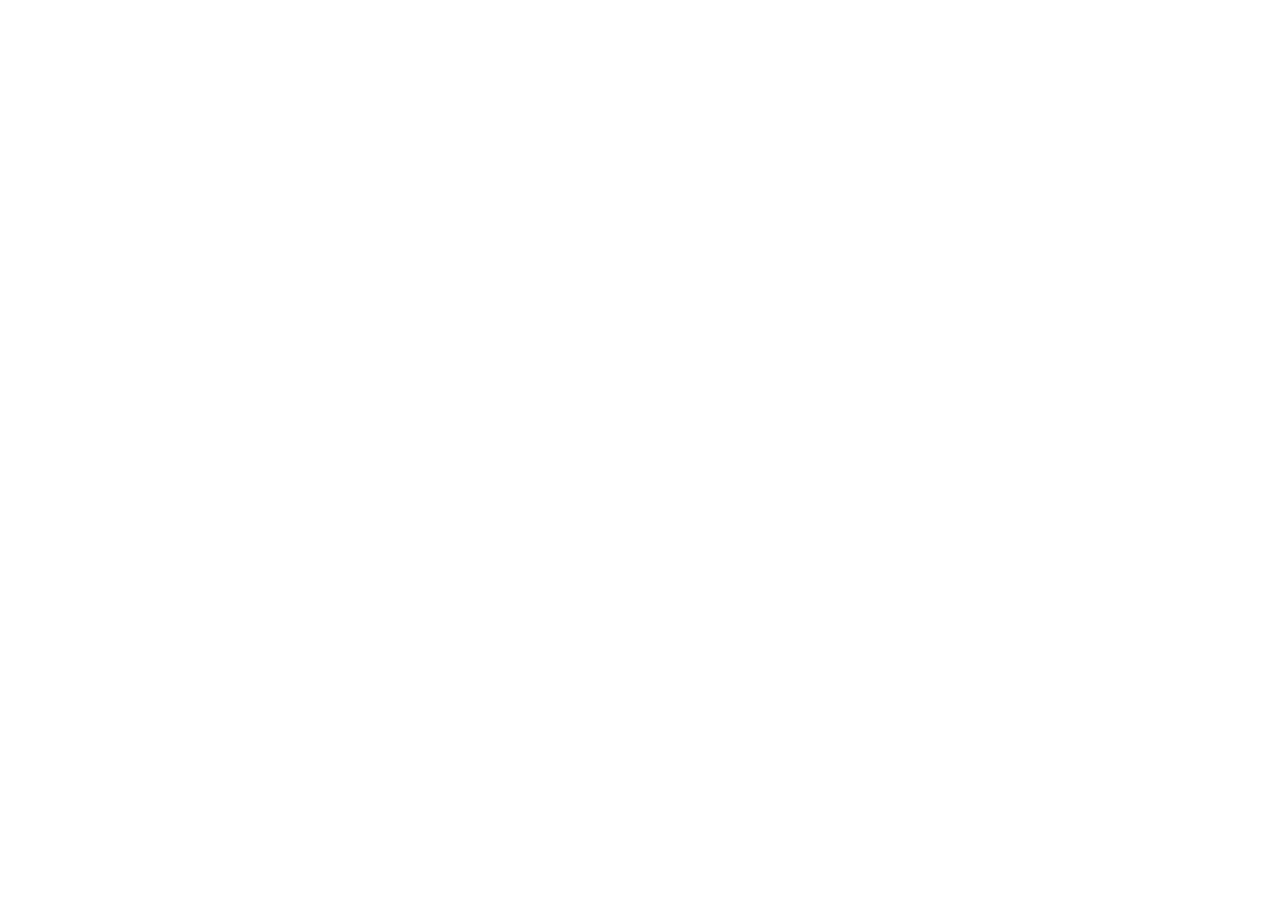
==== commit 1f7819c1: "Retire the standalone tracker and redirect to PLG Design Co-authored-by: Cursor <cursoragent@cursor." ====
--- a/index.html
+++ b/index.html
@@ -3,295 +3,44 @@
 <head>
   <meta charset="UTF-8" />
   <meta name="viewport" content="width=device-width, initial-scale=1.0" />
-  <meta name="theme-color" content="#000000" />
-  <title>PLG Focus Quest · Team Hub</title>
-  <link rel="preconnect" href="https://fonts.googleapis.com" />
-  <link rel="preconnect" href="https://fonts.gstatic.com" crossorigin />
-  <link href="https://fonts.googleapis.com/css2?family=Inter:wght@400;500;600;700&display=swap" rel="stylesheet" />
-  <link rel="stylesheet" href="styles.css?v=20260916b" />
-  <script src="https://accounts.google.com/gsi/client" async defer></script>
+  <meta name="robots" content="noindex" />
+  <title>PLG Focus Quest has moved</title>
+  <meta http-equiv="refresh" content="0; url=https://cautious-waddle-nyj5p1y.pages.github.io/focus-tracker/" />
+  <link rel="canonical" href="https://cautious-waddle-nyj5p1y.pages.github.io/focus-tracker/" />
+  <style>
+    body {
+      margin: 0;
+      min-height: 100vh;
+      display: grid;
+      place-items: center;
+      background: #0b0b10;
+      color: #f4f4f6;
+      font-family: Inter, -apple-system, BlinkMacSystemFont, "Segoe UI", sans-serif;
+      text-align: center;
+      padding: 24px;
+    }
+    h1 { font-size: 20px; font-weight: 600; margin: 0 0 8px; }
+    p { margin: 0 0 20px; color: #a0a0ad; font-size: 14px; }
+    a {
+      display: inline-block;
+      padding: 10px 18px;
+      border-radius: 8px;
+      background: #4b7bec;
+      color: #fff;
+      font-size: 14px;
+      font-weight: 500;
+      text-decoration: none;
+    }
+  </style>
 </head>
 <body>
-  <div class="stars" aria-hidden="true"></div>
-  <div id="confetti-root" aria-hidden="true"></div>
-
-  <header class="hud">
-    <div class="hud__brand">
-      <span class="hud__logo">PLG</span>
-      <div>
-        <p class="hud__eyebrow">Focus Quest</p>
-        <h1 id="week-title">Week loading…</h1>
-        <button type="button" id="btn-quest-guide" class="btn-quest-guide">Quest Guide</button>
-      </div>
-    </div>
-    <nav class="hud__nav" id="hud-nav" aria-label="Main">
-      <button type="button" class="nav-tab is-active" data-view="tasks">My Tasks</button>
-      <button type="button" class="nav-tab" data-view="roadmap"><span class="nav-tab__full">PLG </span>Roadmap</button>
-    </nav>
-    <div class="hud__end">
-    <div class="hud__actions">
-      <button type="button" id="btn-settings" class="btn-settings" title="Settings" aria-label="Settings">
-        <svg viewBox="0 0 24 24" width="18" height="18" aria-hidden="true">
-          <path fill="currentColor" d="M19.14 12.94c.04-.31.06-.63.06-.94s-.02-.63-.06-.94l2.03-1.58a.5.5 0 0 0 .12-.64l-1.92-3.32a.5.5 0 0 0-.6-.22l-2.39.96a7.15 7.15 0 0 0-1.63-.94l-.36-2.54a.5.5 0 0 0-.5-.42h-3.84a.5.5 0 0 0-.5.42l-.36 2.54c-.59.24-1.13.56-1.63.94l-2.39-.96a.5.5 0 0 0-.6.22L2.71 8.84a.5.5 0 0 0 .12.64L4.86 11.06c-.04.31-.06.63-.06.94s.02.63.06.94L2.83 14.52a.5.5 0 0 0-.12.64l1.92 3.32c.13.23.4.32.64.22l2.39-.96c.5.38 1.04.7 1.63.94l.36 2.54c.05.24.26.42.5.42h3.84c.24 0 .45-.18.5-.42l.36-2.54c.59-.24 1.13-.56 1.63-.94l2.39.96c.24.1.51 0 .64-.22l1.92-3.32a.5.5 0 0 0-.12-.64l-2.03-1.58ZM12 15.6A3.6 3.6 0 1 1 12 8.4a3.6 3.6 0 0 1 0 7.2Z"/>
-        </svg>
-      </button>
-      <button type="button" id="btn-add-top" class="btn-add-top" title="Add quest" aria-label="Add quest">+</button>
-    </div>
-    <div class="hud__stats" id="hud-stats">
-      <div class="stat stat--level">
-        <span class="stat__label">Rank</span>
-        <strong id="level-label">Rookie</strong>
-        <span class="stat__sub" id="level-num">Lv 1</span>
-      </div>
-      <div class="stat stat--xp">
-        <span class="stat__label">XP</span>
-        <div class="xp-bar"><div id="xp-fill" class="xp-bar__fill"></div></div>
-        <span class="stat__sub" id="xp-text">0 / 100</span>
-      </div>
-      <div class="stat stat--streak">
-        <span class="stat__label">Streak</span>
-        <strong id="streak-count">0</strong>
-        <span class="stat__sub">days</span>
-      </div>
-    </div>
-    </div>
-  </header>
-
-  <main id="view-tasks" class="layout view view--active">
-    <div class="layout__main">
-      <div class="work-toolbar">
-        <div>
-          <p class="panel__eyebrow">Designer work</p>
-          <h2 class="work-toolbar__title">Tasks &amp; subtasks</h2>
-        </div>
-      </div>
-
-      <section class="panel panel--today" id="panel-today">
-      <div class="panel__head" id="tour-today-head">
-        <div>
-          <p class="panel__eyebrow">Today's run</p>
-          <h2 id="today-label">Today</h2>
-        </div>
-        <div class="ring" id="today-ring" role="img" aria-label="Today's progress">
-          <svg viewBox="0 0 36 36">
-            <path class="ring__track" d="M18 2.0845 a 15.9155 15.9155 0 0 1 0 31.831 a 15.9155 15.9155 0 0 1 0 -31.831" />
-            <path id="ring-progress" class="ring__progress" stroke-dasharray="0, 100" d="M18 2.0845 a 15.9155 15.9155 0 0 1 0 31.831 a 15.9155 15.9155 0 0 1 0 -31.831" />
-          </svg>
-          <span id="ring-pct" class="ring__label">0%</span>
-        </div>
-      </div>
-      <ul id="today-tasks" class="task-list"></ul>
-      <p id="today-empty" class="empty hidden">All clear for today — nice work.</p>
-      <button type="button" id="btn-show-more-today" class="btn-show-more hidden">Show 5 more</button>
-    </section>
-
-      <section class="panel panel--projects" id="panel-projects">
-      <div class="panel__head panel__head--stack" id="tour-projects-head">
-        <div>
-          <p class="panel__eyebrow">My roadmap projects</p>
-          <h2 id="projects-heading">Roadmap work</h2>
-        </div>
-        <p id="projects-meta" class="panel__hint">Select your name in Settings to see assigned initiatives.</p>
-      </div>
-      <div id="my-projects" class="project-list"></div>
-      <p id="projects-empty" class="empty hidden">No roadmap items assigned to you.</p>
-    </section>
-    </div>
-
-    <aside class="sidebar">
-      <section class="panel panel--leaderboard" id="panel-leaderboard">
-        <div id="tour-board-head">
-        <p class="panel__eyebrow">Squad board</p>
-        <h2 class="leaderboard__heading">Leaderboard</h2>
-        <div class="leaderboard-tabs" role="tablist" aria-label="Leaderboard metric">
-          <button type="button" class="leaderboard-tabs__btn is-active" data-board="week" role="tab" aria-selected="true">This week</button>
-          <button type="button" class="leaderboard-tabs__btn" data-board="xp" role="tab" aria-selected="false">Lifetime XP</button>
-        </div>
-        <p id="leaderboard-hint" class="panel__hint">Task count resets Monday. XP is forever.</p>
-        </div>
-        <ol id="leaderboard-list" class="leaderboard"></ol>
-      </section>
-
-      <section class="panel panel--week">
-        <p class="panel__eyebrow">Week map</p>
-        <div id="week-nav" class="week-nav"></div>
-      </section>
-
-      <section class="panel panel--goals">
-        <p class="panel__eyebrow">Annual goals</p>
-        <p class="panel__hint">Long-horizon wins — high XP</p>
-        <ul id="outcome-tasks" class="task-list task-list--compact"></ul>
-      </section>
-
-    </aside>
+  <main>
+    <h1>Focus Quest has moved</h1>
+    <p>This version is retired. The tracker now lives in PLG Design.</p>
+    <a href="https://cautious-waddle-nyj5p1y.pages.github.io/focus-tracker/">Open Focus Quest</a>
   </main>
-
-  <main id="view-settings" class="settings-view view" hidden>
-    <header class="settings-header">
-      <div>
-        <p class="panel__eyebrow">Utilities</p>
-        <h2>Settings</h2>
-        <p class="settings-header__meta">Identity, sheet sync, data gaps, and local save tools.</p>
-      </div>
-    </header>
-
-    <section class="panel settings-panel" id="settings-identity">
-      <p class="panel__eyebrow">You</p>
-      <h3>Identity</h3>
-      <label class="profile-field" id="tour-identity">
-        <span>I am</span>
-        <select id="designer-profile">
-          <option value="">Select designer…</option>
-        </select>
-      </label>
-      <p class="panel__hint">Loads your initiatives and credits completions to you on the leaderboard.</p>
-    </section>
-
-    <section class="panel settings-panel" id="settings-gaps">
-      <div class="health-radar__head">
-        <div>
-          <p class="panel__eyebrow">Source of truth</p>
-          <h3 id="health-title">Data gaps</h3>
-        </div>
-        <div class="health-radar__filters" role="tablist" aria-label="Data gap scope">
-          <button type="button" class="health-radar__filter is-active" data-health-scope="you">You</button>
-          <button type="button" class="health-radar__filter" data-health-scope="squad">Squad</button>
-        </div>
-      </div>
-      <p class="panel__hint" id="health-meta">Missing PRD, Figma, or estimate on the roadmap sheet. Figma is expected once work is in progress.</p>
-      <div id="health-list" class="health-radar__list"></div>
-    </section>
-
-    <section class="panel settings-panel" id="settings-sheet">
-      <p class="panel__eyebrow">Sheet write-back</p>
-      <h3>Apps Script</h3>
-      <div id="sheet-script-alert" class="script-alert" hidden>
-        <strong>Sheet script issue</strong>
-        <p id="sheet-script-alert-body">The live script cannot read PRD or Figma URLs.</p>
-      </div>
-      <label class="profile-field profile-field--optional">
-        <span>Web app URL</span>
-        <input id="apps-script-url" type="url" placeholder="https://script.google.com/macros/s/…/exec" autocomplete="off" spellcheck="false" />
-      </label>
-      <p id="google-sync-status" class="panel__hint panel__hint--sync"></p>
-      <div class="settings-panel__actions">
-        <button type="button" id="btn-copy-sheet-script" class="btn btn--ghost" aria-live="polite">Copy sheet script</button>
-        <button type="button" id="btn-google-connect" class="btn btn--ghost">Save script URL</button>
-        <button type="button" id="btn-check-script" class="btn btn--ghost">Check script</button>
-      </div>
-      <p class="panel__hint">Paste <code>DesignUpdate.gs</code> in the Google Sheet under Extensions → Apps Script, then deploy a new version. Quest checkboxes write to the Progress workbook <strong>Tasks</strong> tab when I am is set.</p>
-    </section>
-
-    <section class="panel settings-panel" id="settings-ai">
-      <p class="panel__eyebrow">Optional</p>
-      <h3>Generate subtasks</h3>
-      <label class="profile-field profile-field--optional">
-        <span>OpenAI key</span>
-        <input id="openai-key" type="password" placeholder="sk-…" autocomplete="off" />
-      </label>
-    </section>
-
-    <section class="panel settings-panel" id="settings-data">
-      <p class="panel__eyebrow">This browser</p>
-      <h3>Local save</h3>
-      <div class="settings-panel__actions">
-        <button type="button" id="btn-add" class="btn btn--ghost">+ Add quest</button>
-        <button type="button" id="btn-export" class="btn btn--ghost">Export save</button>
-        <button type="button" id="btn-reset" class="btn btn--danger">Reset week</button>
-      </div>
-    </section>
-  </main>
-
-  <main id="view-roadmap" class="roadmap-view view" hidden>
-    <header class="roadmap-header" id="tour-roadmap">
-      <div>
-        <p class="panel__eyebrow">PLG Roadmap 2026</p>
-        <h2>Roadmap initiatives</h2>
-        <p id="roadmap-count" class="roadmap-header__count"></p>
-      </div>
-      <div class="roadmap-header__aside">
-        <a id="roadmap-source-link" class="roadmap-source-link hidden" href="#" target="_blank" rel="noopener noreferrer">Open source sheet ↗</a>
-        <p id="roadmap-subtitle" class="roadmap-header__meta"></p>
-      </div>
-    </header>
-    <div id="tour-roadmap-board" class="roadmap-board">
-      <div id="roadmap-filters" class="roadmap-filters" role="group" aria-label="Filter roadmap initiatives"></div>
-      <div id="roadmap-grid" class="roadmap-grid"></div>
-    </div>
-  </main>
-
-  <div id="roadmap-scrim" class="roadmap-scrim hidden" aria-hidden="true"></div>
-  <aside id="roadmap-panel" class="roadmap-panel" aria-hidden="true" aria-labelledby="roadmap-panel-title">
-    <header class="roadmap-panel__head">
-      <button type="button" id="roadmap-panel-close" class="icon-btn roadmap-panel__close" aria-label="Close details">×</button>
-      <div class="roadmap-panel__title-wrap">
-          <div class="roadmap-panel__title-row">
-          <h3 id="roadmap-panel-title"></h3>
-          <div class="roadmap-panel__estimate">
-            <span id="roadmap-estimate-value" class="roadmap-panel__estimate-value hidden"></span>
-            <button type="button" id="roadmap-estimate-btn" class="btn btn--ghost roadmap-panel__estimate-btn">Estimate</button>
-          </div>
-        </div>
-      </div>
-    </header>
-    <div id="roadmap-panel-body" class="roadmap-panel__body"></div>
-  </aside>
-
-  <div id="toast" class="toast hidden" role="status"></div>
-
-  <dialog id="task-dialog" class="dialog">
-    <form method="dialog" id="task-form">
-      <h3 id="task-dialog-title">New quest</h3>
-      <input type="hidden" name="id" id="task-id" value="" />
-      <label>Title<input name="title" required maxlength="120" /></label>
-      <label>Note<textarea name="note" rows="2"></textarea></label>
-      <div class="date-field">
-        <span class="date-field__label">Due Date</span>
-        <div id="task-due-picker"></div>
-      </div>
-      <label>Type
-        <select name="type">
-          <option value="daily">Daily Quest</option>
-          <option value="annual">Annual Goal</option>
-          <option value="other">Other</option>
-        </select>
-      </label>
-      <menu class="dialog__menu">
-        <button type="button" class="btn btn--danger hidden" id="task-delete">Remove</button>
-        <span class="dialog__menu-spacer"></span>
-        <button type="button" class="btn btn--ghost" id="task-cancel">Cancel</button>
-        <button type="submit" class="btn btn--primary" id="task-save">Add</button>
-      </menu>
-    </form>
-  </dialog>
-
-  <dialog id="subtask-dialog" class="dialog">
-    <form method="dialog" id="subtask-form">
-      <h3 id="subtask-dialog-title">Add subtask</h3>
-      <input type="hidden" name="roadmapId" id="subtask-roadmap-id" value="" />
-      <p id="subtask-project-name" class="dialog__context"></p>
-      <label>Title<input name="title" required maxlength="120" /></label>
-      <label>Note<textarea name="note" rows="2"></textarea></label>
-      <label>Schedule for<input name="due" type="date" required /></label>
-      <menu class="dialog__menu">
-        <span class="dialog__menu-spacer"></span>
-        <button type="button" class="btn btn--ghost" id="subtask-cancel">Cancel</button>
-        <button type="submit" class="btn btn--primary" id="subtask-save">Add subtask</button>
-      </menu>
-    </form>
-  </dialog>
-
-  <dialog id="estimator-dialog" class="dialog dialog--estimator">
-    <header class="estimator-dialog__head">
-      <div>
-        <p class="panel__eyebrow">Design Ops · Quarterly Planning</p>
-        <h3 id="estimator-project-name">Project</h3>
-      </div>
-      <button type="button" id="estimator-close" class="icon-btn" aria-label="Close estimator">×</button>
-    </header>
-    <div id="estimator-root" class="estimator-root"></div>
-  </dialog>
-
-  <script src="app.js?v=20260916b" type="module"></script>
+  <script>
+    location.replace("https://cautious-waddle-nyj5p1y.pages.github.io/focus-tracker/");
+  </script>
 </body>
 </html>
